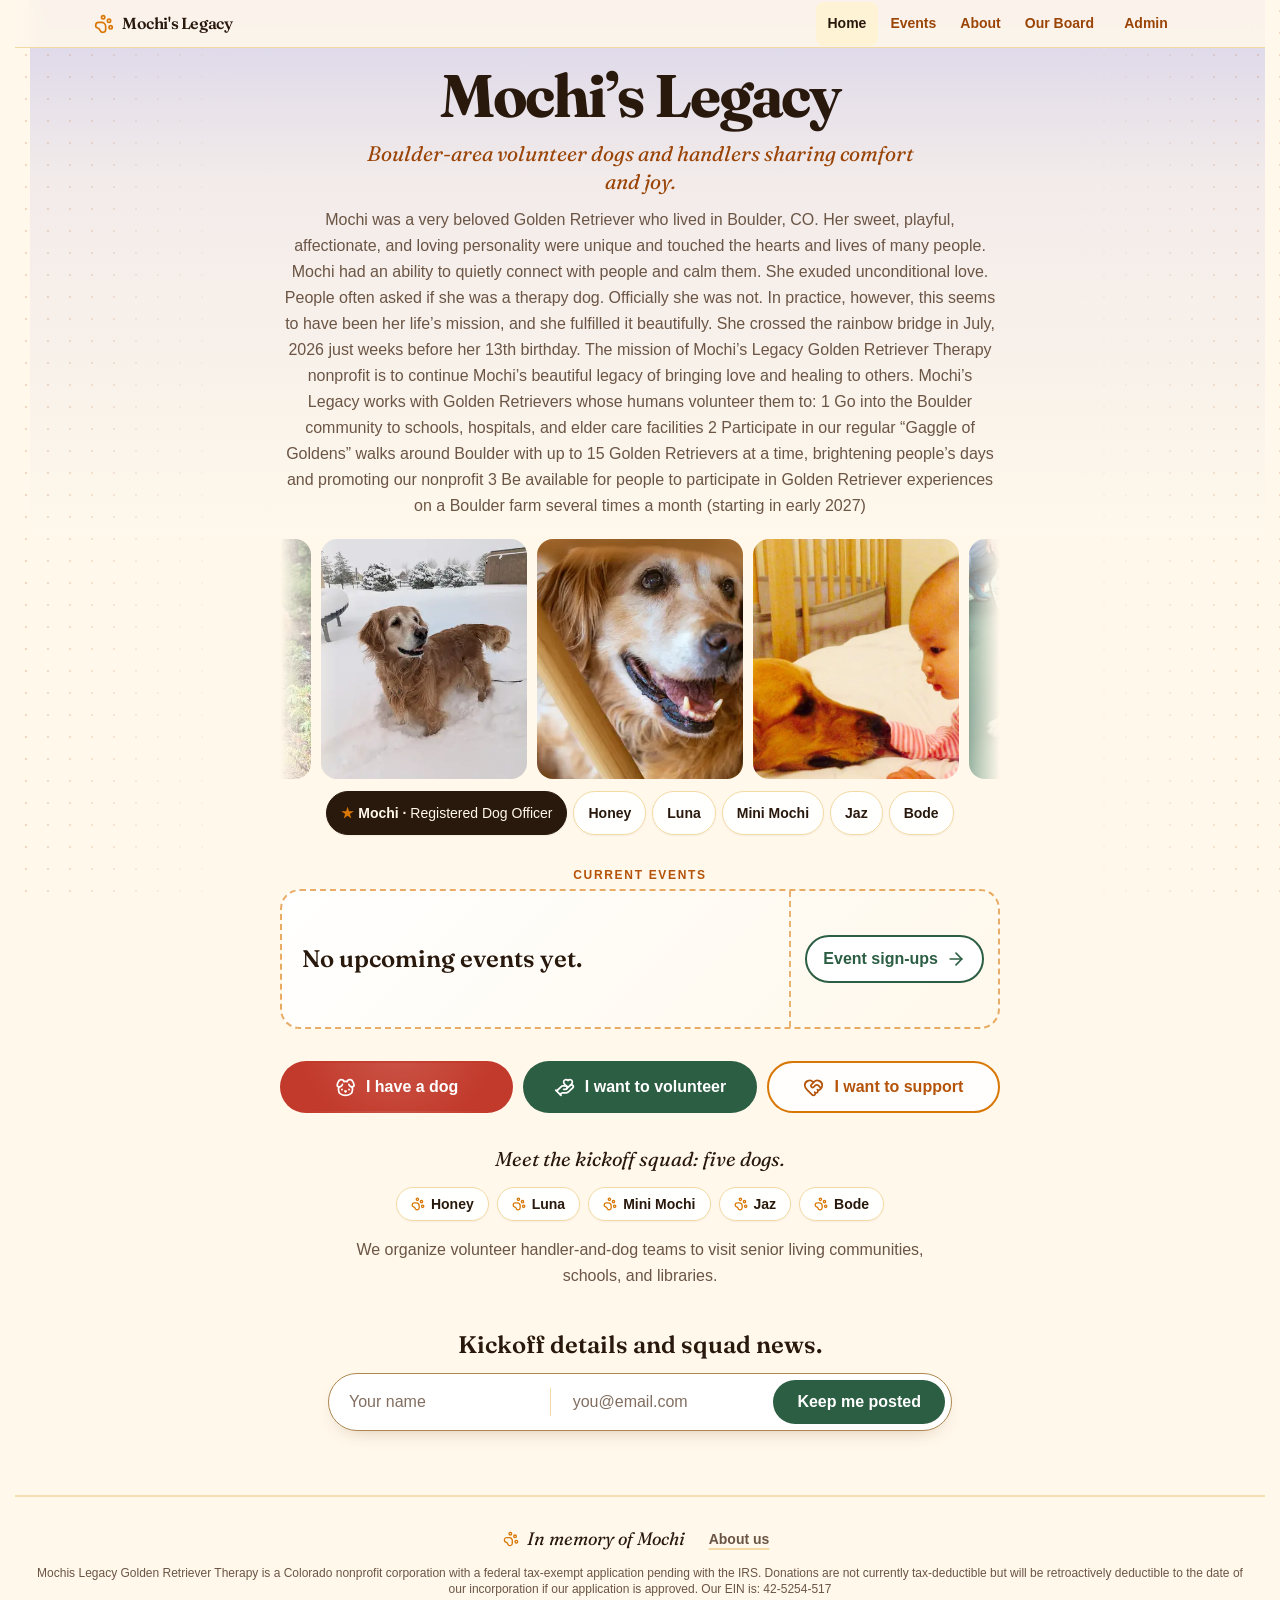
==== index.html @ b29f8e7b "Remove auto-generated alt captions from photo lightbox" ====
<!doctype html>
<html lang="en">
  <head>
    <meta charset="UTF-8" />
    <meta name="viewport" content="width=device-width, initial-scale=1.0" />
    <meta name="color-scheme" content="light" />
    <meta name="theme-color" content="#FDFBF7" />

    <!-- === SECTION: PAGE TITLE & SOCIAL PREVIEW (SAFE TO EDIT TEXT BELOW) === -->
    <title>Mochi’s Legacy — Golden Retriever Therapy</title>
    <meta
      name="description"
      content="Boulder-area volunteer dogs and handlers sharing comfort and joy. Continuing Mochi’s legacy through Gaggle of Goldens community walks and therapy visits."
    />
    <meta property="og:type" content="website" />
    <meta property="og:site_name" content="Mochi’s Legacy" />
    <meta property="og:title" content="Mochi’s Legacy — Golden Retriever Therapy" />
    <meta
      property="og:description"
      content="Boulder-area volunteer dogs and handlers sharing comfort and joy."
    />
    <meta property="og:url" content="https://mochislegacy.org/" />
    <meta property="og:image" content="https://mochislegacy.org/assets/images/og.png" />
    <meta property="og:image:width" content="1200" />
    <meta property="og:image:height" content="630" />
    <meta
      property="og:image:alt"
      content="Mochi’s Legacy — Boulder-area volunteer dogs and handlers sharing comfort and joy."
    />
    <meta name="twitter:card" content="summary_large_image" />
    <meta name="twitter:title" content="Mochi’s Legacy — Golden Retriever Therapy" />
    <meta
      name="twitter:description"
      content="Boulder-area volunteer dogs and handlers sharing comfort and joy."
    />
    <meta name="twitter:image" content="https://mochislegacy.org/assets/images/og.png" />
    <!-- === END SECTION: PAGE TITLE & SOCIAL PREVIEW === -->

    <link rel="canonical" href="https://mochislegacy.org/" />
    <link rel="icon" type="image/svg+xml" href="assets/images/favicon.svg" />

    <!-- Google Fonts: Fraunces Display Serif -->
    <link rel="preconnect" href="https://fonts.googleapis.com" />
    <link rel="preconnect" href="https://fonts.gstatic.com" crossorigin />
    <link
      rel="stylesheet"
      href="https://fonts.googleapis.com/css2?family=Fraunces:ital,opsz,wght@0,9..144,400..700;1,9..144,400..600&display=swap"
    />

    <!-- Consolidated Vanilla Stylesheet -->
    <link rel="stylesheet" href="assets/css/styles.css" />

    <!-- Set time-of-day sky palette before first paint -->
    <script>
      (function () {
        var override = new URLSearchParams(location.search).get("sky");
        if (
          override === "dawn" ||
          override === "day" ||
          override === "dusk" ||
          override === "night"
        ) {
          document.documentElement.dataset.sky = override;
          return;
        }
        var h = new Date().getHours();
        document.documentElement.dataset.sky =
          h >= 5 && h < 8
            ? "dawn"
            : h >= 8 && h < 17
              ? "day"
              : h >= 17 && h < 20
                ? "dusk"
                : "night";
      })();
    </script>
  </head>

  <body>
    <div class="site-wrapper">
      <!-- =====================================================================
           HEADER & NAVIGATION
           ===================================================================== -->
      <header class="site-header" data-testid="site-header">
        <div class="site-container site-container-wide site-header-inner">
          <a
            href="#home"
            data-nav="home"
            aria-label="Mochi's Legacy home"
            class="site-wordmark"
          >
            <svg
              xmlns="http://www.w3.org/2000/svg"
              width="20"
              height="20"
              viewBox="0 0 24 24"
              fill="none"
              stroke="currentColor"
              stroke-width="2"
              stroke-linecap="round"
              stroke-linejoin="round"
              aria-hidden="true"
              class="wordmark-icon"
            >
              <circle cx="11" cy="4" r="2"></circle>
              <circle cx="18" cy="8" r="2"></circle>
              <circle cx="20" cy="16" r="2"></circle>
              <path
                d="M9 10a5 5 0 0 1 5 5v3.5a3.5 3.5 0 0 1-6.84 1.045Q6.52 17.48 4.46 16.84A3.5 3.5 0 0 1 5.5 10Z"
              ></path>
            </svg>
            <!-- === SECTION: HEADER BRAND NAME (SAFE TO EDIT TEXT BELOW) === -->
            <span class="wordmark-text">Mochi's Legacy</span>
            <!-- === END SECTION: HEADER BRAND NAME === -->
          </a>

          <!-- === SECTION: NAVIGATION LINKS (SAFE TO EDIT TEXT BELOW) === -->
          <nav aria-label="Site" class="site-navigation">
            <a href="#home" data-nav="home" aria-current="page">Home</a>
            <a href="#events" data-nav="events">Events</a>
            <a href="#about" data-nav="about">About</a>
            <a href="#board" data-nav="board">Our Board</a>
            <span class="site-navigation-slot">
              <span aria-hidden="true">Sign in</span>
              <span aria-hidden="true">Account</span>
              <a href="#admin" data-nav="admin" id="header-admin-link">Admin</a>
            </span>
          </nav>
          <!-- === END SECTION: NAVIGATION LINKS === -->
        </div>
      </header>

      <!-- =====================================================================
           MAIN CONTENT AREA
           ===================================================================== -->
      <main id="main-content">
        <!-- ===================================================================
             VIEW 1: HOME (LANDING PAGE)
             =================================================================== -->
        <section id="view-home" class="hero-section">
          <div class="site-container site-container-wide landing-shell">
            <div class="landing-first-screen">
              <!-- === SECTION: HERO TITLE & MISSION (SAFE TO EDIT TEXT BELOW) === -->
              <div class="landing-intro">
                <h1 tabindex="-1" class="landing-title">Mochi’s Legacy</h1>
                <p class="landing-mission">
                  Boulder-area volunteer dogs and handlers sharing comfort and joy.
                </p>
              </div>
              <!-- === END SECTION: HERO TITLE & MISSION === -->

              <!-- === SECTION: MOCHI'S STORY & MISSION STATEMENT (SAFE TO EDIT TEXT BELOW) === -->
              <p class="landing-story">
                Mochi was a very beloved Golden Retriever who lived in Boulder, CO. Her sweet, playful, affectionate, and loving personality were unique and touched the hearts and lives of many people. Mochi had an ability to quietly connect with people and calm them. She exuded unconditional love. People often asked if she was a therapy dog. Officially she was not. In practice, however, this seems to have been her life’s mission, and she fulfilled it beautifully. She crossed the rainbow bridge in July, 2026 just weeks before her 13th birthday.  The mission of Mochi’s Legacy Golden Retriever Therapy nonprofit is to continue Mochi’s beautiful legacy of bringing love and healing to others.  Mochi’s Legacy works with Golden Retrievers whose humans volunteer them to:  1 Go into the Boulder community to schools, hospitals, and elder care facilities  2 Participate in our regular “Gaggle of Goldens” walks around Boulder with up to 15 Golden Retrievers at a time, brightening people’s days and promoting our nonprofit  3 Be available for people to participate in Golden Retriever experiences on a Boulder farm several times a month (starting in early 2027)
              </p>
              <!-- === END SECTION: MOCHI'S STORY & MISSION STATEMENT === -->

              <!-- ===============================================================
                   PHOTO STRIP & DOG FILTER PILLS
                   =============================================================== -->
              <div class="landing-photos">
                <div
                  id="photo-strip"
                  role="region"
                  aria-label="Dog photos"
                  tabindex="0"
                  class="photo-strip"
                >
                  <!-- === SECTION: PHOTO GALLERY ITEMS (SAFE TO ADD/EDIT PHOTOS BELOW) === -->
                  <!-- To add a photo: copy one <li class="photo-strip-tile" ...>...</li> block and update data-dog, src, srcset, and alt. -->
                  <ul id="photo-strip-list" class="photo-strip-list" aria-label="Dog photos">
                    <!-- PHOTO 1 -->
                    <li class="photo-strip-tile" data-dog="Mochi">
                      <img
                        src="assets/images/photos/mochi-1-500.webp"
                        srcset="
                          assets/images/photos/mochi-1-500.webp   375w,
                          assets/images/photos/mochi-1-800.webp   600w,
                          assets/images/photos/mochi-1-1200.webp  900w
                        "
                        sizes="(min-width: 1024px) 206px, 144px"
                        alt="Mochi, a golden retriever, grinning on a sunny lawn with a stick in her mouth."
                        width="900"
                        height="1200"
                        loading="eager"
                        decoding="async"
                        draggable="false"
                        style="object-position: 50% 30%"
                      />
                    </li>

                    <!-- PHOTO 2 -->
                    <li class="photo-strip-tile" data-dog="Mochi">
                      <img
                        src="assets/images/photos/mochi-2-500.webp"
                        srcset="
                          assets/images/photos/mochi-2-500.webp   375w,
                          assets/images/photos/mochi-2-800.webp   600w,
                          assets/images/photos/mochi-2-1200.webp  900w
                        "
                        sizes="(min-width: 1024px) 206px, 144px"
                        alt="Mochi smiling from the front seat of a car."
                        width="900"
                        height="1200"
                        loading="eager"
                        decoding="async"
                        draggable="false"
                        style="object-position: 50% 35%"
                      />
                    </li>

                    <!-- PHOTO 3 -->
                    <li class="photo-strip-tile" data-dog="Mochi">
                      <img
                        src="assets/images/photos/mochi-4-500.webp"
                        srcset="
                          assets/images/photos/mochi-4-500.webp   375w,
                          assets/images/photos/mochi-4-800.webp   600w,
                          assets/images/photos/mochi-4-1200.webp  849w
                        "
                        sizes="(min-width: 1024px) 206px, 144px"
                        alt="Mochi sitting on a forest trail with her tongue out."
                        width="849"
                        height="1132"
                        loading="eager"
                        decoding="async"
                        draggable="false"
                        style="object-position: 65% 45%"
                      />
                    </li>

                    <!-- PHOTO 4 -->
                    <li class="photo-strip-tile" data-dog="Mochi">
                      <img
                        src="assets/images/photos/mochi-11-500.webp"
                        srcset="
                          assets/images/photos/mochi-11-500.webp   375w,
                          assets/images/photos/mochi-11-800.webp   601w,
                          assets/images/photos/mochi-11-1200.webp  901w
                        "
                        sizes="(min-width: 1024px) 206px, 144px"
                        alt="Mochi standing in deep snow with snow on her nose."
                        width="901"
                        height="1200"
                        loading="eager"
                        decoding="async"
                        draggable="false"
                        style="object-position: 40% 45%"
                      />
                    </li>

                    <!-- PHOTO 5 -->
                    <li class="photo-strip-tile" data-dog="Mochi">
                      <img
                        src="assets/images/photos/mochi-15-500.webp"
                        srcset="
                          assets/images/photos/mochi-15-500.webp   333w,
                          assets/images/photos/mochi-15-800.webp   533w,
                          assets/images/photos/mochi-15-1200.webp  800w
                        "
                        sizes="(min-width: 1024px) 206px, 144px"
                        alt="Close-up of Mochi's face, mouth open in a smile, behind a wooden chair leg."
                        width="800"
                        height="1200"
                        loading="lazy"
                        decoding="async"
                        draggable="false"
                        style="object-position: 100% 32%"
                      />
                    </li>

                    <!-- PHOTO 6 -->
                    <li class="photo-strip-tile" data-dog="Mochi">
                      <img
                        src="assets/images/photos/mochi-16.jpg"
                        alt="Mochi gently resting her nose next to a young baby on a bed."
                        width="1115"
                        height="625"
                        loading="lazy"
                        decoding="async"
                        draggable="false"
                        style="object-position: 50% 50%"
                      />
                    </li>

                    <!-- PHOTO 7 -->
                    <li class="photo-strip-tile" data-dog="Mochi">
                      <img
                        src="assets/images/photos/mochi-17.jpg"
                        alt="Mochi smiling happily on a pickleball court wearing an orange bandana with a tennis ball."
                        width="1116"
                        height="1628"
                        loading="lazy"
                        decoding="async"
                        draggable="false"
                        style="object-position: 50% 25%"
                      />
                    </li>

                    <!-- PHOTO 8 -->
                    <li class="photo-strip-tile" data-dog="Mochi">
                      <img
                        src="assets/images/photos/mochi-18.jpg"
                        alt="Mochi resting cozily on the floor beneath a game table with a tennis ball tucked against her cheek."
                        width="900"
                        height="1200"
                        loading="lazy"
                        decoding="async"
                        draggable="false"
                        style="object-position: 50% 45%"
                      />
                    </li>
                  </ul>
                  <!-- === END SECTION: PHOTO GALLERY ITEMS === -->
                </div>

                <!-- Placeholder shown when a selected dog has no photos yet -->
                <p id="photo-strip-soon" role="status" class="landing-photos-soon" hidden>
                  <svg
                    xmlns="http://www.w3.org/2000/svg"
                    width="24"
                    height="24"
                    viewBox="0 0 24 24"
                    fill="none"
                    stroke="currentColor"
                    stroke-width="2.25"
                    stroke-linecap="round"
                    stroke-linejoin="round"
                    aria-hidden="true"
                  >
                    <circle cx="11" cy="4" r="2"></circle>
                    <circle cx="18" cy="8" r="2"></circle>
                    <circle cx="20" cy="16" r="2"></circle>
                    <path
                      d="M9 10a5 5 0 0 1 5 5v3.5a3.5 3.5 0 0 1-6.84 1.045Q6.52 17.48 4.46 16.84A3.5 3.5 0 0 1 5.5 10Z"
                    ></path>
                  </svg>
                  <span>Photos of <span id="photo-strip-dog-name">Honey</span> are coming soon.</span>
                </p>

                <!-- === SECTION: DOG FILTER BUTTONS (SAFE TO EDIT NAMES BELOW) === -->
                <div
                  role="radiogroup"
                  aria-label="Show photos of"
                  class="landing-dog-filter"
                >
                  <label class="dog-filter-pill is-active">
                    <input
                      type="radio"
                      name="landing-dog"
                      value="Mochi"
                      checked
                    />
                    <span>
                      <span aria-hidden="true" class="star-icon">★</span> Mochi ·
                      <span class="dog-role">Registered Dog Officer</span>
                    </span>
                  </label>

                  <div class="dog-filter-squad">
                    <label class="dog-filter-pill">
                      <input type="radio" name="landing-dog" value="Honey" />
                      Honey
                    </label>
                    <label class="dog-filter-pill">
                      <input type="radio" name="landing-dog" value="Luna" />
                      Luna
                    </label>
                    <label class="dog-filter-pill">
                      <input type="radio" name="landing-dog" value="Mini Mochi" />
                      Mini Mochi
                    </label>
                    <label class="dog-filter-pill">
                      <input type="radio" name="landing-dog" value="Jaz" />
                      Jaz
                    </label>
                    <label class="dog-filter-pill">
                      <input type="radio" name="landing-dog" value="Bode" />
                      Bode
                    </label>
                  </div>
                </div>
                <!-- === END SECTION: DOG FILTER BUTTONS === -->
              </div>

              <!-- ===============================================================
                   CURRENT EVENTS TICKET SECTION
                   =============================================================== -->
              <!-- === SECTION: CURRENT EVENTS (SAFE TO ADD/EDIT EVENTS BELOW) === -->
              <section
                aria-labelledby="current-events"
                class="landing-ticket-container"
              >
                <h2 id="current-events" class="section-eyebrow">Current events</h2>

                <div id="home-tickets-list" class="landing-tickets">
                  <!-- DEFAULT TICKET (When no upcoming events are scheduled) -->
                  <div class="ticket landing-ticket" data-empty-ticket="true">
                    <div class="landing-ticket-detail">
                      <p class="landing-event-title is-empty">
                        No upcoming events yet.
                      </p>
                    </div>
                    <div class="landing-ticket-stub">
                      <a href="#events" data-nav="events" class="landing-event-link">
                        Event sign-ups
                        <svg
                          xmlns="http://www.w3.org/2000/svg"
                          width="24"
                          height="24"
                          viewBox="0 0 24 24"
                          fill="none"
                          stroke="currentColor"
                          stroke-width="2"
                          stroke-linecap="round"
                          stroke-linejoin="round"
                          aria-hidden="true"
                        >
                          <path d="M5 12h14"></path>
                          <path d="m12 5 7 7-7 7"></path>
                        </svg>
                      </a>
                    </div>
                  </div>

                  <!--
                  ===================================================================
                  TEMPLATE: UPCOMING EVENT TICKET (COPY & UNCOMMENT TO ADD AN EVENT)
                  ===================================================================
                  <div class="ticket landing-ticket">
                    <div class="landing-ticket-detail">
                      <p class="landing-event-kind"><span>Gaggle walk</span></p>
                      <h3 class="landing-event-title">Saturday Morning Gaggle Walk</h3>
                      <p class="landing-event-spot">Pearl Street Mall · Boulder, CO</p>
                      <p class="landing-date">May 16 · 10:00 AM – 11:30 AM</p>
                    </div>
                    <div class="landing-ticket-stub">
                      <a href="#events" data-nav="events" class="landing-event-link">
                        Event sign-ups
                        <svg xmlns="http://www.w3.org/2000/svg" width="24" height="24" viewBox="0 0 24 24" fill="none" stroke="currentColor" stroke-width="2" stroke-linecap="round" stroke-linejoin="round" aria-hidden="true">
                          <path d="M5 12h14"></path>
                          <path d="m12 5 7 7-7 7"></path>
                        </svg>
                      </a>
                    </div>
                  </div>
                  -->
                </div>
              </section>
              <!-- === END SECTION: CURRENT EVENTS === -->

              <!-- ===============================================================
                   AUDIENCE ACTION BUTTONS (CTA)
                   =============================================================== -->
              <!-- === SECTION: CALL-TO-ACTION BUTTONS (SAFE TO EDIT TEXT/LINKS BELOW) === -->
              <div class="landing-actions">
                <button
                  type="button"
                  data-open-modal="modal-dog"
                  class="landing-audience-button btn-dog"
                >
                  <svg
                    xmlns="http://www.w3.org/2000/svg"
                    width="24"
                    height="24"
                    viewBox="0 0 24 24"
                    fill="none"
                    stroke="currentColor"
                    stroke-width="2"
                    stroke-linecap="round"
                    stroke-linejoin="round"
                    aria-hidden="true"
                  >
                    <path d="M11.25 16.25h1.5L12 17z"></path>
                    <path d="M16 14v.5"></path>
                    <path
                      d="M4.42 11.247A13.152 13.152 0 0 0 4 14.556C4 18.728 7.582 21 12 21s8-2.272 8-6.444a11.702 11.702 0 0 0-.493-3.309"
                    ></path>
                    <path d="M8 14v.5"></path>
                    <path
                      d="M8.5 8.5c-.384 1.05-1.083 2.028-2.344 2.5-1.931.722-3.576-.297-3.656-1-.113-.994 1.177-6.53 4-7 1.923-.321 3.651.845 3.651 2.235A7.497 7.497 0 0 1 14 5.277c0-1.39 1.844-2.598 3.767-2.277 2.823.47 4.113 6.006 4 7-.08.703-1.725 1.722-3.656 1-1.261-.472-1.855-1.45-2.239-2.5"
                    ></path>
                  </svg>
                  I have a dog
                </button>

                <button
                  type="button"
                  data-open-modal="modal-volunteer"
                  class="landing-audience-button btn-volunteer"
                >
                  <svg
                    xmlns="http://www.w3.org/2000/svg"
                    width="24"
                    height="24"
                    viewBox="0 0 24 24"
                    fill="none"
                    stroke="currentColor"
                    stroke-width="2"
                    stroke-linecap="round"
                    stroke-linejoin="round"
                    aria-hidden="true"
                  >
                    <path
                      d="M11 14h2a2 2 0 0 0 0-4h-3c-.6 0-1.1.2-1.4.6L3 16"
                    ></path>
                    <path
                      d="m14.45 13.39 5.05-4.694C20.196 8 21 6.85 21 5.75a2.75 2.75 0 0 0-4.797-1.837.276.276 0 0 1-.406 0A2.75 2.75 0 0 0 11 5.75c0 1.2.802 2.248 1.5 2.946L16 11.95"
                    ></path>
                    <path d="m2 15 6 6"></path>
                    <path
                      d="m7 20 1.6-1.4c.3-.4.8-.6 1.4-.6h4c1.1 0 2.1-.4 2.8-1.2l4.6-4.4a1 1 0 0 0-2.75-2.91"
                    ></path>
                  </svg>
                  I want to volunteer
                </button>

                <a
                  href="https://www.zeffy.com/en-US/donation-form/mochis-legacy-golden-retriever-therapy-general-fund-launch"
                  target="_blank"
                  rel="noopener noreferrer"
                  class="landing-audience-button btn-support"
                >
                  <svg
                    xmlns="http://www.w3.org/2000/svg"
                    width="24"
                    height="24"
                    viewBox="0 0 24 24"
                    fill="none"
                    stroke="currentColor"
                    stroke-width="2"
                    stroke-linecap="round"
                    stroke-linejoin="round"
                    aria-hidden="true"
                  >
                    <path
                      d="M19.414 14.414C21 12.828 22 11.5 22 9.5a5.5 5.5 0 0 0-9.591-3.676.6.6 0 0 1-.818.001A5.5 5.5 0 0 0 2 9.5c0 2.3 1.5 4 3 5.5l5.535 5.362a2 2 0 0 0 2.879.052 2.12 2.12 0 0 0-.004-3 2.124 2.124 0 1 0 3-3 2.124 2.124 0 0 0 3.004 0 2 2 0 0 0 0-2.828l-1.881-1.882a2.41 2.41 0 0 0-3.409 0l-1.71 1.71a2 2 0 0 1-2.828 0 2 2 0 0 1 0-2.828l2.823-2.762"
                    ></path>
                  </svg>
                  I want to support
                </a>
              </div>
              <!-- === END SECTION: CALL-TO-ACTION BUTTONS === -->

              <!-- ===============================================================
                   KICKOFF SQUAD SECTION
                   =============================================================== -->
              <!-- === SECTION: KICKOFF SQUAD (SAFE TO EDIT TEXT BELOW) === -->
              <figure class="landing-squad">
                <figcaption class="landing-squad-caption">
                  <p class="squad-heading">Meet the kickoff squad: five dogs.</p>

                  <ul class="squad-list">
                    <li class="squad-chip">
                      <svg
                        xmlns="http://www.w3.org/2000/svg"
                        width="24"
                        height="24"
                        viewBox="0 0 24 24"
                        fill="none"
                        stroke="currentColor"
                        stroke-width="2.25"
                        stroke-linecap="round"
                        stroke-linejoin="round"
                        aria-hidden="true"
                      >
                        <circle cx="11" cy="4" r="2"></circle>
                        <circle cx="18" cy="8" r="2"></circle>
                        <circle cx="20" cy="16" r="2"></circle>
                        <path
                          d="M9 10a5 5 0 0 1 5 5v3.5a3.5 3.5 0 0 1-6.84 1.045Q6.52 17.48 4.46 16.84A3.5 3.5 0 0 1 5.5 10Z"
                        ></path>
                      </svg>
                      Honey
                    </li>

                    <li class="squad-chip">
                      <svg
                        xmlns="http://www.w3.org/2000/svg"
                        width="24"
                        height="24"
                        viewBox="0 0 24 24"
                        fill="none"
                        stroke="currentColor"
                        stroke-width="2.25"
                        stroke-linecap="round"
                        stroke-linejoin="round"
                        aria-hidden="true"
                      >
                        <circle cx="11" cy="4" r="2"></circle>
                        <circle cx="18" cy="8" r="2"></circle>
                        <circle cx="20" cy="16" r="2"></circle>
                        <path
                          d="M9 10a5 5 0 0 1 5 5v3.5a3.5 3.5 0 0 1-6.84 1.045Q6.52 17.48 4.46 16.84A3.5 3.5 0 0 1 5.5 10Z"
                        ></path>
                      </svg>
                      Luna
                    </li>

                    <li class="squad-chip">
                      <svg
                        xmlns="http://www.w3.org/2000/svg"
                        width="24"
                        height="24"
                        viewBox="0 0 24 24"
                        fill="none"
                        stroke="currentColor"
                        stroke-width="2.25"
                        stroke-linecap="round"
                        stroke-linejoin="round"
                        aria-hidden="true"
                      >
                        <circle cx="11" cy="4" r="2"></circle>
                        <circle cx="18" cy="8" r="2"></circle>
                        <circle cx="20" cy="16" r="2"></circle>
                        <path
                          d="M9 10a5 5 0 0 1 5 5v3.5a3.5 3.5 0 0 1-6.84 1.045Q6.52 17.48 4.46 16.84A3.5 3.5 0 0 1 5.5 10Z"
                        ></path>
                      </svg>
                      Mini Mochi
                    </li>

                    <li class="squad-chip">
                      <svg
                        xmlns="http://www.w3.org/2000/svg"
                        width="24"
                        height="24"
                        viewBox="0 0 24 24"
                        fill="none"
                        stroke="currentColor"
                        stroke-width="2.25"
                        stroke-linecap="round"
                        stroke-linejoin="round"
                        aria-hidden="true"
                      >
                        <circle cx="11" cy="4" r="2"></circle>
                        <circle cx="18" cy="8" r="2"></circle>
                        <circle cx="20" cy="16" r="2"></circle>
                        <path
                          d="M9 10a5 5 0 0 1 5 5v3.5a3.5 3.5 0 0 1-6.84 1.045Q6.52 17.48 4.46 16.84A3.5 3.5 0 0 1 5.5 10Z"
                        ></path>
                      </svg>
                      Jaz
                    </li>

                    <li class="squad-chip">
                      <svg
                        xmlns="http://www.w3.org/2000/svg"
                        width="24"
                        height="24"
                        viewBox="0 0 24 24"
                        fill="none"
                        stroke="currentColor"
                        stroke-width="2.25"
                        stroke-linecap="round"
                        stroke-linejoin="round"
                        aria-hidden="true"
                      >
                        <circle cx="11" cy="4" r="2"></circle>
                        <circle cx="18" cy="8" r="2"></circle>
                        <circle cx="20" cy="16" r="2"></circle>
                        <path
                          d="M9 10a5 5 0 0 1 5 5v3.5a3.5 3.5 0 0 1-6.84 1.045Q6.52 17.48 4.46 16.84A3.5 3.5 0 0 1 5.5 10Z"
                        ></path>
                      </svg>
                      Bode
                    </li>
                  </ul>

                  <p class="squad-subtext">
                    We organize volunteer handler-and-dog teams to visit senior living communities, schools, and libraries.
                  </p>
                </figcaption>
              </figure>
              <!-- === END SECTION: KICKOFF SQUAD === -->
            </div>
          </div>
        </section>

        <!-- ===================================================================
             VIEW 2: EVENTS PAGE
             =================================================================== -->
        <!-- === SECTION: EVENTS PAGE (SAFE TO EDIT TEXT BELOW) === -->
        <section
          id="view-events"
          class="site-container site-container-reading page-main"
          hidden
        >
          <h1 tabindex="-1" class="sr-only">Events</h1>

          <h2 class="section-heading-with-icon">
            <svg
              xmlns="http://www.w3.org/2000/svg"
              width="24"
              height="24"
              viewBox="0 0 24 24"
              fill="none"
              stroke="currentColor"
              stroke-width="2"
              stroke-linecap="round"
              stroke-linejoin="round"
              aria-hidden="true"
            >
              <path d="M8 2v3"></path>
              <path d="M16 2v3"></path>
              <rect width="18" height="18" x="3" y="4" rx="2"></rect>
              <path d="M3 10h18"></path>
              <path d="M8 14h.01"></path>
              <path d="M12 14h.01"></path>
              <path d="M16 14h.01"></path>
              <path d="M8 18h.01"></path>
              <path d="M12 18h.01"></path>
              <path d="M16 18h.01"></path>
            </svg>
            Coming up
          </h2>

          <!-- EMPTY STATE CARD (Delete or comment out when you add an event below) -->
          <div id="events-empty-card" class="feature-card events-empty-card">
            <span class="icon-circle">
              <svg
                xmlns="http://www.w3.org/2000/svg"
                width="24"
                height="24"
                viewBox="0 0 24 24"
                fill="none"
                stroke="currentColor"
                stroke-width="2"
                stroke-linecap="round"
                stroke-linejoin="round"
                aria-hidden="true"
              >
                <path d="M8 2v3"></path>
                <path d="M16 2v3"></path>
                <rect width="18" height="18" x="3" y="4" rx="2"></rect>
                <path d="M3 10h18"></path>
                <path d="M8 14h.01"></path>
                <path d="M12 14h.01"></path>
                <path d="M16 14h.01"></path>
                <path d="M8 18h.01"></path>
                <path d="M12 18h.01"></path>
                <path d="M16 18h.01"></path>
              </svg>
            </span>
            <p class="events-empty-title">No events on the calendar just yet</p>
            <p class="events-empty-sub">
              New events show up here as soon as they're posted. Check back soon.
            </p>
          </div>

          <!-- Dynamic events rendered from Admin Dashboard / Supabase appear here -->
          <div id="events-list-container" class="events-dynamic-list"></div>

          <!--
          ===================================================================
          TEMPLATE: EVENT CARD (COPY & UNCOMMENT TO ADD AN EVENT ON THIS PAGE)
          ===================================================================
          <article class="event-card">
            <div class="event-card-header">
              <div class="event-date-badge" aria-hidden="true">
                <span class="event-date-month">MAY</span>
                <span class="event-date-day">16</span>
              </div>
              <div class="event-card-info">
                <p class="event-card-kind">Gaggle walk</p>
                <h3 class="event-card-title">Saturday Morning Gaggle Walk</h3>
                <p class="event-card-time">Saturday, May 16 · 10:00 AM – 11:30 AM</p>
              </div>
            </div>
            <p class="event-card-spot">Meet at: Pearl Street Mall, Boulder, CO</p>
            <p class="event-card-notes">Bring water and a standard 6-foot leash.</p>
          </article>
          -->

          <section aria-labelledby="join-title" class="events-join-card">
            <div class="events-join-body">
              <h2 id="join-title" class="section-heading">
                New here? Come walk with us.
              </h2>
              <button
                type="button"
                data-open-modal="modal-dog"
                class="btn-ember-pill"
              >
                Tell us about your dog
                <svg
                  xmlns="http://www.w3.org/2000/svg"
                  width="24"
                  height="24"
                  viewBox="0 0 24 24"
                  fill="none"
                  stroke="currentColor"
                  stroke-width="2"
                  stroke-linecap="round"
                  stroke-linejoin="round"
                  aria-hidden="true"
                >
                  <path d="M5 12h14"></path>
                  <path d="m12 5 7 7-7 7"></path>
                </svg>
              </button>
              <p class="events-join-desc">
                Events are for dogs on our roster, and getting on it starts with a hello. Tell us a little about your pup and a founder will reach out.
              </p>
            </div>
          </section>

          <!-- === SECTION: PAST EVENT PHOTOS (SAFE TO ADD PHOTOS BELOW) === -->
          <section aria-labelledby="past-events-heading" class="events-past-photos-section">
            <h2 id="past-events-heading" class="section-heading-with-icon">
              <svg
                xmlns="http://www.w3.org/2000/svg"
                width="24"
                height="24"
                viewBox="0 0 24 24"
                fill="none"
                stroke="currentColor"
                stroke-width="2"
                stroke-linecap="round"
                stroke-linejoin="round"
                aria-hidden="true"
              >
                <rect width="18" height="18" x="3" y="3" rx="2" ry="2"></rect>
                <circle cx="9" cy="9" r="2"></circle>
                <path d="m21 15-3.086-3.086a2 2 0 0 0-2.828 0L6 21"></path>
              </svg>
              Photos from previous events
            </h2>

            <!-- Placeholder shown when no past event photos have been uploaded yet -->
            <div id="events-past-photos-empty" class="events-past-photos-placeholder">
              <div class="events-past-photos-icon" aria-hidden="true">
                <svg
                  xmlns="http://www.w3.org/2000/svg"
                  width="28"
                  height="28"
                  viewBox="0 0 24 24"
                  fill="none"
                  stroke="currentColor"
                  stroke-width="2"
                  stroke-linecap="round"
                  stroke-linejoin="round"
                >
                  <circle cx="11" cy="4" r="2"></circle>
                  <circle cx="18" cy="8" r="2"></circle>
                  <circle cx="20" cy="16" r="2"></circle>
                  <path
                    d="M9 10a5 5 0 0 1 5 5v3.5a3.5 3.5 0 0 1-6.84 1.045Q6.52 17.48 4.46 16.84A3.5 3.5 0 0 1 5.5 10Z"
                  ></path>
                </svg>
              </div>
              <p class="events-past-photos-title">Photos coming soon!</p>
              <p class="events-past-photos-text">
                Check back after our upcoming Gaggle walks and community visits to see photos of our dogs in action.
              </p>
            </div>

            <!-- Ready-to-use photo strip container for when photos are added -->
            <div
              id="events-past-photo-strip"
              class="photo-strip events-photos"
              tabindex="0"
              role="region"
              aria-label="Past events photo gallery"
              hidden
            >
              <ul id="events-past-photo-list" class="photo-strip-list">
                <!--
                ===============================================================
                TEMPLATE: PAST EVENT PHOTO (COPY & UNCOMMENT TO ADD PHOTOS)
                ===============================================================
                <li class="photo-strip-tile">
                  <img
                    src="assets/images/photos/event-1.jpg"
                    alt="Golden Retrievers walking together on Pearl Street Mall."
                    loading="lazy"
                    decoding="async"
                    draggable="false"
                  />
                </li>
                -->
              </ul>
            </div>
          </section>
          <!-- === END SECTION: PAST EVENT PHOTOS === -->
        </section>
        <!-- === END SECTION: EVENTS PAGE === -->

        <!-- ===================================================================
             VIEW 3: ABOUT US PAGE (VETTING & BOARD OF DIRECTORS)
             =================================================================== -->
        <!-- === SECTION: ABOUT US PAGE (SAFE TO EDIT TEXT BELOW) === -->
        <section
          id="view-about"
          class="site-container site-container-about page-main"
          hidden
        >
          <h1 tabindex="-1" class="sr-only">About</h1>

          <!-- === SECTION: MOCHI'S STORY (SAFE TO EDIT TEXT BELOW) === -->
          <div class="about-story-section">
            <p class="section-eyebrow">Mochi's Story</p>
            <div class="about-story-text">
              <p>
                Mochi was a very beloved Golden Retriever who lived in Boulder, CO. Her sweet, playful, affectionate, and loving personality were unique and touched the hearts and lives of many people. Mochi had an ability to quietly connect with people and calm them. She exuded unconditional love. People often asked if she was a therapy dog. Officially she was not. In practice, however, this seems to have been her life’s mission, and she fulfilled it beautifully. She crossed the rainbow bridge in July, 2026 just weeks before her 13th birthday.
              </p>
              <p>
                The mission of Mochi’s Legacy Golden Retriever Therapy nonprofit is to continue Mochi’s beautiful legacy of bringing love and healing to others. Mochi’s Legacy works with Golden Retrievers whose humans volunteer them to:
              </p>
              <ol class="about-goals-list">
                <li><span class="goal-number" aria-hidden="true">1</span> Go into the Boulder community to schools, hospitals, and elder care facilities</li>
                <li><span class="goal-number" aria-hidden="true">2</span> Participate in our regular “Gaggle of Goldens” walks around Boulder with up to 15 Golden Retrievers at a time, brightening people’s days and promoting our nonprofit</li>
                <li><span class="goal-number" aria-hidden="true">3</span> Be available for people to participate in Golden Retriever experiences on a Boulder farm several times a month (starting in early 2027)</li>
              </ol>
            </div>

            <div class="about-actions">
              <a href="#events" data-nav="events" class="btn-ember-pill">
                See upcoming events
                <svg
                  xmlns="http://www.w3.org/2000/svg"
                  width="24"
                  height="24"
                  viewBox="0 0 24 24"
                  fill="none"
                  stroke="currentColor"
                  stroke-width="2"
                  stroke-linecap="round"
                  stroke-linejoin="round"
                  aria-hidden="true"
                >
                  <path d="M5 12h14"></path>
                  <path d="m12 5 7 7-7 7"></path>
                </svg>
              </a>
            </div>
          </div>
          <!-- === END SECTION: MOCHI'S STORY === -->

          <!-- === SECTION: ABOUT PHOTO GALLERY (SAFE TO EDIT PHOTOS BELOW) === -->
          <div class="about-photos">
            <div
              id="about-photo-strip"
              class="photo-strip"
              tabindex="0"
              role="region"
              aria-label="Mochi photos gallery"
            >
              <ul id="about-photo-strip-list" class="photo-strip-list" aria-label="Mochi photos">
                <li class="photo-strip-tile">
                  <img
                    src="assets/images/photos/mochi-2-500.webp"
                    srcset="
                      assets/images/photos/mochi-2-500.webp   375w,
                      assets/images/photos/mochi-2-800.webp   600w,
                      assets/images/photos/mochi-2-1200.webp  900w
                    "
                    sizes="(min-width: 1024px) 206px, 144px"
                    alt="Mochi smiling from the front seat of a car."
                    width="900"
                    height="1200"
                    loading="lazy"
                    decoding="async"
                    draggable="false"
                    style="object-position: 50% 35%"
                  />
                </li>
                <li class="photo-strip-tile">
                  <img
                    src="assets/images/photos/mochi-1-500.webp"
                    srcset="
                      assets/images/photos/mochi-1-500.webp   375w,
                      assets/images/photos/mochi-1-800.webp   600w,
                      assets/images/photos/mochi-1-1200.webp  900w
                    "
                    sizes="(min-width: 1024px) 206px, 144px"
                    alt="Mochi, a golden retriever, grinning on a sunny lawn with a stick in her mouth."
                    width="900"
                    height="1200"
                    loading="lazy"
                    decoding="async"
                    draggable="false"
                    style="object-position: 50% 30%"
                  />
                </li>
                <li class="photo-strip-tile">
                  <img
                    src="assets/images/photos/mochi-12-500.webp"
                    srcset="
                      assets/images/photos/mochi-12-500.webp   386w,
                      assets/images/photos/mochi-12-800.webp   617w,
                      assets/images/photos/mochi-12-1200.webp  925w
                    "
                    sizes="(min-width: 1024px) 206px, 144px"
                    alt="Mochi sitting in a grassy field with her tongue out, a tennis ball beside her."
                    width="925"
                    height="1200"
                    loading="lazy"
                    decoding="async"
                    draggable="false"
                  />
                </li>
                <li class="photo-strip-tile">
                  <img
                    src="assets/images/photos/mochi-19.jpg"
                    alt="Mochi wearing a cozy red and black buffalo plaid scarf, resting her paw on a friend's shoe."
                    width="1200"
                    height="900"
                    loading="lazy"
                    decoding="async"
                    draggable="false"
                    style="object-position: 50% 45%"
                  />
                </li>
                <li class="photo-strip-tile">
                  <img
                    src="assets/images/photos/mochi-20.jpg"
                    alt="Mochi sitting attentively on the floor with a tennis ball happily held in her mouth."
                    width="755"
                    height="1200"
                    loading="lazy"
                    decoding="async"
                    draggable="false"
                    style="object-position: 50% 35%"
                  />
                </li>
              </ul>
            </div>
          </div>
          <!-- === END SECTION: ABOUT PHOTO GALLERY === -->

          <!-- === SECTION: HOW VETTING WORKS (SAFE TO EDIT TEXT BELOW) === -->
          <section aria-labelledby="vetting-heading" class="content-section">
            <h2 id="vetting-heading" class="section-heading">How vetting works</h2>
            <div class="vetting-card">
              <ol class="vetting-list">
                <li class="vetting-step">
                  <span aria-hidden="true" class="vetting-number">1</span>
                  <div>
                    <span class="stage-badge tone-plain">Gaggle</span>
                    <p class="vetting-desc">
                      Founder-approved, people- and dog-friendly dogs start with walks.
                    </p>
                  </div>
                </li>
                <li class="vetting-step">
                  <span aria-hidden="true" class="vetting-number">2</span>
                  <div>
                    <span class="stage-badge tone-honey">Candidate</span>
                    <p class="vetting-desc">
                      A founder reviews walks, behaviour and opt-outs before suitable visits.
                    </p>
                  </div>
                </li>
                <li class="vetting-step">
                  <span aria-hidden="true" class="vetting-number">3</span>
                  <div>
                    <span class="stage-badge tone-ok">Therapy</span>
                    <p class="vetting-desc">
                      Registry-certified. Founders record certification; we don’t certify dogs.
                    </p>
                  </div>
                </li>
              </ol>
              <p class="vetting-footer">
                Founders decide with evidence. Never automatic.
              </p>
            </div>
            <p class="service-dog-note">Therapy dogs are not service dogs.</p>
          </section>
          <!-- === END SECTION: HOW VETTING WORKS === -->

          <!-- === SECTION: AMBASSADORS (SAFE TO EDIT TEXT BELOW) === -->
          <section aria-labelledby="ambassadors-heading" class="content-section">
            <h2 id="ambassadors-heading" class="section-heading">Ambassadors</h2>
            <p class="vetting-desc">
              Ambassadors take our dogs out into the community.
            </p>
            <button
              type="button"
              data-open-modal="modal-volunteer"
              class="text-link-btn"
            >
              Want to be one?
            </button>
          </section>
          <!-- === END SECTION: AMBASSADORS === -->
        </section>
        <!-- === END SECTION: ABOUT US PAGE === -->

        <!-- ===================================================================
             VIEW 4: OUR BOARD PAGE (BOARD OF DIRECTORS)
             =================================================================== -->
        <!-- === SECTION: OUR BOARD PAGE (SAFE TO EDIT BIOS BELOW) === -->
        <section
          id="view-board"
          class="site-container site-container-board page-main"
          hidden
        >
          <h1 tabindex="-1" class="sr-only">Our Board</h1>

          <section aria-labelledby="board-heading" class="content-section" style="margin-top: 0;">
            <h2 id="board-heading" class="section-heading">Our board</h2>
            <ul class="board-list">
              <!-- BOARD MEMBER 1 -->
              <li class="board-card">
                <div class="board-photo-wrap">
                  <img
                    src="assets/images/board/ed-bardzik.webp"
                    alt="Photo of Ed Bardzik"
                    width="400"
                    height="400"
                    loading="lazy"
                    decoding="async"
                    class="board-photo"
                  />
                </div>
                <div class="board-content">
                  <div class="board-header">
                    <h3 class="board-name">Ed Bardzik</h3>
                    <div class="board-role-row">
                      <span class="board-role">President and Founder</span>
                      <span class="board-dot" aria-hidden="true">·</span>
                      <span class="board-dog-title">Chief Mochi Officer</span>
                    </div>
                  </div>
                  <div class="board-bio">
                    <p>Ed has loved dogs ever since his family picked out a Cocker Spaniel when he was 5 years old. He has had a longtime affinity for Golden Retrievers. Mochi came into his life through a chance meeting at Kiln in 2022. He was inspired by the way Mochi touched the hearts and lives of so many people with her sweet, playful, affectionate, and loving spirit. Mochi was an integral part of how his friendships with Dylan and Sarah (see bios below) developed.</p>
                    <p>A lifelong entrepreneur, Ed owns Respect Inc., an HR services company, and is a Colorado residential real estate agent. Ed is excited to delve into the nonprofit world and to see Mochi’s Legacy continue through this organization named in her honor.</p>
                  </div>
                </div>
              </li>

              <!-- BOARD MEMBER 2 -->
              <li class="board-card">
                <div class="board-photo-wrap">
                  <img
                    src="assets/images/board/dylan-agema.webp"
                    alt="Photo of Dylan Agema"
                    width="400"
                    height="400"
                    loading="lazy"
                    decoding="async"
                    class="board-photo"
                  />
                </div>
                <div class="board-content">
                  <div class="board-header">
                    <h3 class="board-name">Dylan Agema</h3>
                    <div class="board-role-row">
                      <span class="board-role">Treasurer</span>
                      <span class="board-dot" aria-hidden="true">·</span>
                      <span class="board-dog-title">Gaggle of Goldens Guru</span>
                    </div>
                  </div>
                  <div class="board-bio">
                    <p>Dylan has spent the last 5 years dog-sitting across the US, with the last year spent full-time in Boulder. Ed and Dylan were drawn together through their mutual love of dogs, with Dylan’s revolving door of dogs being warmly received by Ed, Mochi, and the Kiln community. From February 2026 onwards, Dylan was lucky enough to befriend Mochi and see the lasting effect she had on people anywhere she went. Dylan helped build the Mochi’s Legacy website and is enthusiastically involved in taking photos and managing the gaggle of goldens initiative to bring Boulder’s large community of dog-loving individuals together.</p>
                  </div>
                </div>
              </li>

              <!-- BOARD MEMBER 3 -->
              <li class="board-card">
                <div class="board-photo-wrap">
                  <img
                    src="assets/images/board/nolan-bonnie.webp"
                    alt="Photo of Nolan Bonnie"
                    width="400"
                    height="400"
                    loading="lazy"
                    decoding="async"
                    class="board-photo"
                  />
                </div>
                <div class="board-content">
                  <div class="board-header">
                    <h3 class="board-name">Nolan Bonnie</h3>
                    <div class="board-role-row">
                      <span class="board-role">Secretary</span>
                      <span class="board-dot" aria-hidden="true">·</span>
                      <span class="board-dog-title">Chief Wag Officer</span>
                    </div>
                  </div>
                  <div class="board-bio">
                    <p>Nolan is currently a Computer Science Ph.D. student at the University of Colorado Boulder. A longtime dog lover, Nolan’s family dog in California is a beautiful 14 year-old Lab named Stella who has brought much joy to his life. Nolan met Ed and Mochi on the pickleball court in 2024 and he and Mochi formed a tight bond. In February, Nolan attended Goldens in Golden with Ed, Mochi, and Sarah. As the idea for Mochi’s Legacy was coming together, Nolan suggested that Mochi’s Legacy procure a booth at Goldens in Golden in 2027. He not only championed that effort; he also worked on website setup and is advising on the process of certifying the Golden Retrievers in our program to be able to work in schools.</p>
                  </div>
                </div>
              </li>

              <!-- BOARD MEMBER 4 -->
              <li class="board-card">
                <div class="board-photo-wrap">
                  <img
                    src="assets/images/board/sarah-montgomery.webp"
                    alt="Photo of Sarah Montgomery"
                    width="400"
                    height="400"
                    loading="lazy"
                    decoding="async"
                    class="board-photo"
                  />
                </div>
                <div class="board-content">
                  <div class="board-header">
                    <h3 class="board-name">Sarah Montgomery</h3>
                    <div class="board-role-row">
                      <span class="board-role">Advisor</span>
                      <span class="board-dot" aria-hidden="true">·</span>
                      <span class="board-dog-title">Golden Advisor</span>
                    </div>
                  </div>
                  <div class="board-bio">
                    <p>Sarah and Ed literally met because of Mochi. Ed was walking Mochi through the kitchen at Kiln in February 2025, and Sarah commented on what a beautiful dog she was and asked Ed what her name was. When Ed said “Mochi”, Sarah responded that she is an aunt to another Mochi, a male miniature Golden Doodle. Ed, Sarah, both Mochis and Nolan all attended Goldens in Golden earlier this year. Sarah helped Ed to choose the official name of the Mochi’s Legacy Golden Retriever Therapy, and she is instrumental in helping our nonprofit form alliances with companies like King Soopers.</p>
                  </div>
                </div>
              </li>
            </ul>
          </section>
        </section>
        <!-- === END SECTION: OUR BOARD PAGE === -->

        <!-- ===================================================================
             VIEW 5: ADMIN DASHBOARD (SUBMISSIONS, EVENTS, EMAIL LIST & KEYS)
             =================================================================== -->
        <section
          id="view-admin"
          class="site-container site-container-app page-main admin-view"
          hidden
        >
          <h1 tabindex="-1" class="sr-only">Admin Dashboard</h1>

          <!-- 1. ADMIN SIGN-IN / KEY ENTRY GATE (Shown when not signed in) -->
          <div id="admin-gate" class="admin-gate-card">
            <div class="admin-gate-header">
              <span class="modal-icon-badge" aria-hidden="true">
                <svg
                  xmlns="http://www.w3.org/2000/svg"
                  width="24"
                  height="24"
                  viewBox="0 0 24 24"
                  fill="none"
                  stroke="currentColor"
                  stroke-width="2"
                  stroke-linecap="round"
                  stroke-linejoin="round"
                >
                  <path
                    d="M2.586 17.414A2 2 0 0 0 2 18.828V21a1 1 0 0 0 1 1h3a1 1 0 0 0 1-1v-1a1 1 0 0 1 1-1h1a1 1 0 0 0 1-1v-1a1 1 0 0 1 1-1h.172a2 2 0 0 0 1.414-.586l.814-.814a6.5 6.5 0 1 0-4-4z"
                  ></path>
                  <circle cx="16.5" cy="7.5" r=".5" fill="currentColor"></circle>
                </svg>
              </span>
              <div>
                <h2 class="admin-gate-title">Founders &amp; Admin Portal</h2>
                <p class="admin-gate-sub">
                  Enter your 32-character admin key (or paste your personal
                  <code>#k=…</code> link) to open the administration dashboard.
                </p>
              </div>
            </div>

            <form id="admin-login-form" class="admin-gate-form" novalidate>
              <label for="admin-key-input" class="form-label">
                Admin key or personal link
              </label>
              <div class="admin-key-input-row">
                <input
                  id="admin-key-input"
                  name="adminKey"
                  type="password"
                  required
                  autocomplete="off"
                  spellcheck="false"
                  placeholder="Paste your 32-character key or #k=… link"
                  class="form-input admin-mono-input"
                />
                <button
                  type="button"
                  id="admin-key-toggle-vis"
                  class="admin-btn-secondary admin-btn-sm"
                  aria-label="Show or hide key"
                >
                  Show
                </button>
              </div>
              <p
                id="admin-gate-error"
                role="alert"
                class="admin-alert-error"
                hidden
              ></p>
              <div class="admin-gate-actions">
                <button type="submit" class="admin-btn-primary">
                  Open Admin Dashboard
                </button>
              </div>
            </form>
          </div>

          <!-- 2. AUTHENTICATED ADMIN DASHBOARD -->
          <div id="admin-dashboard" class="admin-dashboard" hidden>
            <!-- Top Bar: Identity + Actions -->
            <div class="admin-topbar">
              <div>
                <div class="admin-topbar-title-row">
                  <h2 class="admin-dashboard-title">Admin Dashboard</h2>
                  <span id="admin-role-pill" class="stage-badge tone-ok">
                    Admin
                  </span>
                </div>
                <p id="admin-welcome-text" class="admin-welcome-sub">
                  Signed in as Founder
                </p>
              </div>
              <div class="admin-topbar-actions">
                <button
                  type="button"
                  id="admin-refresh-btn"
                  class="admin-btn-secondary admin-btn-sm"
                >
                  <svg
                    xmlns="http://www.w3.org/2000/svg"
                    width="16"
                    height="16"
                    viewBox="0 0 24 24"
                    fill="none"
                    stroke="currentColor"
                    stroke-width="2"
                    stroke-linecap="round"
                    stroke-linejoin="round"
                    aria-hidden="true"
                  >
                    <path d="M3 12a9 9 0 0 1 9-9 9.75 9.75 0 0 1 6.74 2.74L21 8"></path>
                    <path d="M21 3v5h-5"></path>
                    <path d="M21 12a9 9 0 0 1-9 9 9.75 9.75 0 0 1-6.74-2.74L3 16"></path>
                    <path d="M8 16H3v5"></path>
                  </svg>
                  Refresh
                </button>
                <button
                  type="button"
                  id="admin-logout-btn"
                  class="admin-btn-secondary admin-btn-sm"
                >
                  Sign out
                </button>
              </div>
            </div>

            <!-- Optional Database Setup Notice (only shows if Supabase setup has not been run yet) -->
            <div id="admin-supabase-setup-banner" class="admin-setup-banner" hidden>
              <div>
                <h3 class="admin-setup-banner-title">Supabase Database Setup Required</h3>
                <p class="admin-setup-banner-desc">
                  To sync live events, submissions, and keys across devices, run the one-time script in
                  <code>supabase/admin_setup.sql</code> in your Supabase SQL Editor.
                </p>
              </div>
              <div class="admin-setup-banner-actions">
                <button type="button" id="admin-copy-sql-btn" class="admin-btn-secondary admin-btn-sm">
                  Copy SQL Script
                </button>
                <button type="button" id="admin-retry-supabase-btn" class="admin-btn-primary admin-btn-sm">
                  Check Connection
                </button>
              </div>
            </div>

            <!-- 4-Tab Segmented Navigation -->
            <div
              role="tablist"
              aria-label="Admin sections"
              class="admin-tablist"
            >
              <button
                type="button"
                role="tab"
                id="admin-tab-submissions"
                aria-selected="true"
                aria-controls="admin-panel-submissions"
                data-admin-tab="submissions"
                class="admin-tab is-active"
              >
                <span>Submissions</span>
                <span id="admin-badge-submissions" class="admin-tab-badge">0</span>
              </button>

              <button
                type="button"
                role="tab"
                id="admin-tab-events"
                aria-selected="false"
                aria-controls="admin-panel-events"
                data-admin-tab="events"
                class="admin-tab"
              >
                <span>Events</span>
                <span id="admin-badge-events" class="admin-tab-badge">0</span>
              </button>

              <button
                type="button"
                role="tab"
                id="admin-tab-emails"
                aria-selected="false"
                aria-controls="admin-panel-emails"
                data-admin-tab="emails"
                class="admin-tab"
              >
                <span>Email List</span>
                <span id="admin-badge-emails" class="admin-tab-badge">0</span>
              </button>

              <button
                type="button"
                role="tab"
                id="admin-tab-keys"
                aria-selected="false"
                aria-controls="admin-panel-keys"
                data-admin-tab="keys"
                class="admin-tab"
              >
                <span>Admin Keys</span>
              </button>
            </div>

            <!-- =============================================================
                 TAB PANEL 1: SUBMISSIONS ("I have a dog" & "I want to volunteer")
                 ============================================================= -->
            <div
              id="admin-panel-submissions"
              role="tabpanel"
              aria-labelledby="admin-tab-submissions"
              class="admin-tabpanel"
            >
              <div class="admin-section-toolbar">
                <p class="admin-section-desc">
                  Review sign-ups from the “I have a dog” and “I want to
                  volunteer” forms.
                </p>
                <div
                  class="admin-filter-pills"
                  role="group"
                  aria-label="Filter submissions"
                >
                  <button
                    type="button"
                    data-submission-filter="all"
                    class="admin-filter-pill is-active"
                  >
                    All
                  </button>
                  <button
                    type="button"
                    data-submission-filter="dogs"
                    class="admin-filter-pill"
                  >
                    Dogs (<span id="admin-count-dogs">0</span>)
                  </button>
                  <button
                    type="button"
                    data-submission-filter="volunteers"
                    class="admin-filter-pill"
                  >
                    Volunteers (<span id="admin-count-volunteers">0</span>)
                  </button>
                </div>
              </div>

              <!-- Dog Submissions Section -->
              <section
                id="admin-dogs-section"
                aria-labelledby="admin-dogs-heading"
                class="admin-sub-block"
              >
                <h3 id="admin-dogs-heading" class="admin-sub-heading">
                  “I have a dog” Submissions
                  <span id="admin-dogs-pill-count" class="admin-count-pill">0</span>
                </h3>
                <div id="admin-dogs-list" class="admin-cards-stack"></div>
              </section>

              <!-- Volunteer Submissions Section -->
              <section
                id="admin-volunteers-section"
                aria-labelledby="admin-volunteers-heading"
                class="admin-sub-block"
              >
                <h3 id="admin-volunteers-heading" class="admin-sub-heading">
                  “I want to volunteer” Submissions
                  <span id="admin-volunteers-pill-count" class="admin-count-pill">0</span>
                </h3>
                <div id="admin-volunteers-list" class="admin-cards-stack"></div>
              </section>
            </div>

            <!-- =============================================================
                 TAB PANEL 2: EVENTS MANAGER (ADD & DELETE EVENTS)
                 ============================================================= -->
            <div
              id="admin-panel-events"
              role="tabpanel"
              aria-labelledby="admin-tab-events"
              class="admin-tabpanel"
              hidden
            >
              <div class="admin-section-toolbar">
                <div>
                  <p class="admin-section-desc">
                    Add upcoming events or remove past ones. Published events
                    appear automatically on the Home and Events pages (Mountain
                    Time).
                  </p>
                </div>
                <button
                  type="button"
                  id="admin-toggle-event-form-btn"
                  class="admin-btn-primary"
                >
                  + Add New Event
                </button>
              </div>

              <!-- Add New Event Form Card -->
              <form
                id="admin-event-form"
                class="admin-card admin-form-card"
                hidden
                novalidate
              >
                <div class="admin-card-header">
                  <h3 class="admin-card-title">Add a New Event</h3>
                  <button
                    type="button"
                    id="admin-cancel-event-btn"
                    class="admin-btn-secondary admin-btn-sm"
                  >
                    Cancel
                  </button>
                </div>

                <div class="form-grid sm-2col">
                  <label>
                    <span class="form-label">Event title *</span>
                    <input
                      type="text"
                      name="title"
                      required
                      maxlength="80"
                      value="Gaggle of Goldens Walk"
                      placeholder="e.g. Saturday Morning Gaggle Walk"
                      class="form-input"
                    />
                  </label>

                  <label>
                    <span class="form-label">Category badge *</span>
                    <input
                      type="text"
                      name="kind"
                      list="admin-event-kinds"
                      required
                      maxlength="40"
                      value="Gaggle walk"
                      placeholder="e.g. Gaggle walk"
                      class="form-input"
                    />
                    <datalist id="admin-event-kinds">
                      <option value="Gaggle walk"></option>
                      <option value="Community event"></option>
                      <option value="School visit"></option>
                      <option value="Library visit"></option>
                      <option value="Senior living visit"></option>
                    </datalist>
                  </label>

                  <label>
                    <span class="form-label">Date (Mountain Time) *</span>
                    <input
                      type="date"
                      name="date"
                      id="admin-event-date"
                      required
                      class="form-input"
                    />
                  </label>

                  <div class="form-grid-2col">
                    <label>
                      <span class="form-label">Start time *</span>
                      <input
                        type="time"
                        name="startTime"
                        required
                        class="form-input"
                      />
                    </label>
                    <label>
                      <span class="form-label">End time *</span>
                      <input
                        type="time"
                        name="endTime"
                        required
                        class="form-input"
                      />
                    </label>
                  </div>

                  <label>
                    <span class="form-label">Meeting spot / Location *</span>
                    <input
                      type="text"
                      name="meetingSpot"
                      required
                      maxlength="160"
                      placeholder="e.g. Pearl Street Mall · Boulder, CO"
                      class="form-input"
                    />
                  </label>

                  <label>
                    <span class="form-label">Max dogs (capacity) *</span>
                    <input
                      type="number"
                      name="cap"
                      min="1"
                      max="200"
                      required
                      placeholder="e.g. 15"
                      class="form-input"
                    />
                  </label>

                  <label class="sm-span-2">
                    <span class="form-label">
                      Notes / What to bring (optional)
                    </span>
                    <textarea
                      name="notes"
                      rows="2"
                      maxlength="1000"
                      placeholder="e.g. Bring water, poop bags, and a standard 6-foot leash."
                      class="form-input"
                    ></textarea>
                  </label>
                </div>

                <p
                  id="admin-event-form-error"
                  role="alert"
                  class="admin-alert-error"
                  hidden
                ></p>

                <div class="admin-form-actions">
                  <button
                    type="submit"
                    id="admin-event-submit-btn"
                    class="admin-btn-primary"
                  >
                    Publish Event
                  </button>
                  <button
                    type="button"
                    id="admin-cancel-event-btn-bottom"
                    class="admin-btn-secondary"
                  >
                    Cancel
                  </button>
                </div>
              </form>

              <!-- Current Events List -->
              <section
                aria-labelledby="admin-events-list-heading"
                class="admin-sub-block"
              >
                <h3 id="admin-events-list-heading" class="admin-sub-heading">
                  Scheduled Events
                  <span id="admin-events-pill-count" class="admin-count-pill">0</span>
                </h3>
                <div id="admin-events-list" class="admin-cards-stack"></div>
              </section>
            </div>

            <!-- =============================================================
                 TAB PANEL 3: EMAIL LIST ("KEEP ME POSTED" SUBSCRIBERS & BCC)
                 ============================================================= -->
            <div
              id="admin-panel-emails"
              role="tabpanel"
              aria-labelledby="admin-tab-emails"
              class="admin-tabpanel"
              hidden
            >
              <div class="admin-card admin-bcc-card">
                <div class="admin-bcc-top">
                  <div>
                    <h3 class="admin-card-title">
                      “Keep me posted” Mailing List
                    </h3>
                    <p class="admin-section-desc">
                      Copy all subscriber email addresses in one click and paste
                      them into the <strong>BCC</strong> field of your email
                      client so everyone’s address stays private.
                    </p>
                  </div>
                  <button
                    type="button"
                    id="admin-copy-bcc-btn"
                    class="admin-btn-primary"
                  >
                    <svg
                      xmlns="http://www.w3.org/2000/svg"
                      width="18"
                      height="18"
                      viewBox="0 0 24 24"
                      fill="none"
                      stroke="currentColor"
                      stroke-width="2"
                      stroke-linecap="round"
                      stroke-linejoin="round"
                      aria-hidden="true"
                    >
                      <rect width="14" height="14" x="8" y="8" rx="2" ry="2"></rect>
                      <path
                        d="M4 16c-1.1 0-2-.9-2-2V4c0-1.1.9-2 2-2h10c1.1 0 2 .9 2 2"
                      ></path>
                    </svg>
                    <span id="admin-copy-bcc-label">Copy all emails for BCC</span>
                  </button>
                </div>

                <div class="admin-bcc-preview-wrap">
                  <label for="admin-bcc-input" class="form-label">
                    BCC copy-paste string (<span id="admin-emails-total">0</span>
                    subscribers)
                  </label>
                  <input
                    id="admin-bcc-input"
                    type="text"
                    readonly
                    placeholder="No subscribers yet."
                    class="form-input admin-mono-input"
                  />
                </div>
              </div>

              <section
                aria-labelledby="admin-subscribers-heading"
                class="admin-sub-block"
              >
                <h3 id="admin-subscribers-heading" class="admin-sub-heading">
                  Subscribers
                  <span id="admin-subscribers-pill-count" class="admin-count-pill">0</span>
                </h3>
                <div id="admin-emails-list" class="admin-cards-stack"></div>
              </section>
            </div>

            <!-- =============================================================
                 TAB PANEL 4: ADMIN KEYS & SUPER ADMIN ACCESS CONTROL
                 ============================================================= -->
            <div
              id="admin-panel-keys"
              role="tabpanel"
              aria-labelledby="admin-tab-keys"
              class="admin-tabpanel"
              hidden
            >
              <!-- Active Session Key Card -->
              <div class="admin-card">
                <h3 class="admin-card-title">Your Personal Admin Link</h3>
                <p class="admin-section-desc">
                  Bookmark your personal login link below or save your
                  32-character key. Opening this link signs you straight into
                  the Admin Dashboard.
                </p>
                <div class="admin-key-display-row">
                  <input
                    id="admin-own-link-input"
                    type="text"
                    readonly
                    class="form-input admin-mono-input"
                  />
                  <button
                    type="button"
                    id="admin-copy-own-link-btn"
                    class="admin-btn-secondary"
                  >
                    Copy My Link
                  </button>
                </div>
              </div>

              <!-- Generate a New Admin Key -->
              <div class="admin-card admin-sub-block">
                <h3 class="admin-card-title">Generate a New Admin Key</h3>
                <p class="admin-section-desc">
                  Issue a new 32-character admin key for a board member or
                  trusted volunteer coordinator.
                </p>

                <form id="admin-generate-key-form" class="admin-keygen-form" novalidate>
                  <div class="form-grid sm-2col">
                    <label>
                      <span class="form-label">Admin name or label *</span>
                      <input
                        type="text"
                        name="keyName"
                        required
                        maxlength="80"
                        placeholder="e.g. Jane Doe — Event Coordinator"
                        class="form-input"
                      />
                    </label>
                    <label>
                      <span class="form-label">Email (optional)</span>
                      <input
                        type="email"
                        name="keyEmail"
                        maxlength="160"
                        placeholder="e.g. jane@example.com"
                        class="form-input"
                      />
                    </label>
                  </div>
                  <div class="admin-form-actions">
                    <button type="submit" class="admin-btn-primary">
                      + Generate New Admin Key
                    </button>
                  </div>
                </form>

                <!-- Newly Generated Key Callout -->
                <div id="admin-new-key-result" class="admin-new-key-box" hidden>
                  <p class="admin-new-key-title">
                    New admin key created for
                    <strong id="admin-new-key-owner"></strong>!
                  </p>
                  <p class="admin-section-desc">
                    Send them this link or 32-character key so they can sign in:
                  </p>
                  <div class="admin-key-display-row">
                    <input
                      id="admin-new-key-link-input"
                      type="text"
                      readonly
                      class="form-input admin-mono-input"
                    />
                    <button
                      type="button"
                      id="admin-copy-new-key-link-btn"
                      class="admin-btn-primary admin-btn-sm"
                    >
                      Copy Login Link
                    </button>
                    <button
                      type="button"
                      id="admin-copy-new-key-raw-btn"
                      class="admin-btn-secondary admin-btn-sm"
                    >
                      Copy Key Only
                    </button>
                  </div>
                </div>
              </div>

              <!-- Super Admin Only: View All Issued Keys & Revoke -->
              <section
                id="admin-super-keys-section"
                aria-labelledby="admin-super-keys-heading"
                class="admin-sub-block"
                hidden
              >
                <div class="admin-super-header">
                  <div>
                    <h3 id="admin-super-keys-heading" class="admin-sub-heading">
                      All Issued Admin Keys
                      <span class="stage-badge tone-honey">Super Admin Only</span>
                    </h3>
                    <p class="admin-section-desc">
                      As Super Admin (Nolan Bonnie), you can view every issued
                      admin key, copy login links for board members, and revoke
                      any key if needed.
                    </p>
                  </div>
                </div>
                <div id="admin-keys-list" class="admin-cards-stack"></div>
              </section>

              <!-- Non-Super-Admin Notice -->
              <p id="admin-non-super-note" class="admin-non-super-note" hidden>
                Viewing all issued keys and revoking keys is restricted to the
                Super Admin (Nolan Bonnie).
              </p>
            </div>
          </div>

        </section>
      </main>

      <!-- Floating toast message (used by forms and the Admin Dashboard) -->
      <div
        id="admin-toast"
        role="status"
        aria-live="polite"
        class="admin-toast"
        hidden
      >
        <span id="admin-toast-text"></span>
      </div>

      <!-- =====================================================================
           SITE FOOTER (NEWSLETTER & LEGAL / MEMORIAL BAR)
           ===================================================================== -->
      <footer>
        <!-- === SECTION: NEWSLETTER SIGNUP (SAFE TO EDIT TEXT BELOW) === -->
        <div class="footer-newsletter-wrap">
          <form id="newsletter-form" class="newsletter-form">
            <p class="footer-heading">Kickoff details and squad news.</p>

            <div class="newsletter-pill">
              <label for="newsletter-name" class="sr-only">Your name</label>
              <input
                id="newsletter-name"
                type="text"
                name="name"
                required
                maxlength="120"
                placeholder="Your name"
                autocomplete="name"
                class="newsletter-input"
              />

              <span aria-hidden="true" class="newsletter-divider"></span>

              <label for="newsletter-email" class="sr-only">Email</label>
              <input
                id="newsletter-email"
                type="email"
                name="email"
                required
                maxlength="254"
                placeholder="you@email.com"
                autocomplete="email"
                class="newsletter-input"
              />

              <button type="submit" class="newsletter-submit">
                Keep me posted
              </button>
            </div>

            <p id="newsletter-status" role="status" class="newsletter-status" hidden></p>
          </form>
        </div>
        <!-- === END SECTION: NEWSLETTER SIGNUP === -->

        <!-- === SECTION: FOOTER MEMORIAL & LEGAL TEXT (SAFE TO EDIT TEXT BELOW) === -->
        <div class="footer-bottom-bar">
          <div class="footer-bottom-links">
            <p class="footer-memorial">
              <svg
                xmlns="http://www.w3.org/2000/svg"
                width="24"
                height="24"
                viewBox="0 0 24 24"
                fill="none"
                stroke="currentColor"
                stroke-width="2"
                stroke-linecap="round"
                stroke-linejoin="round"
                aria-hidden="true"
              >
                <circle cx="11" cy="4" r="2"></circle>
                <circle cx="18" cy="8" r="2"></circle>
                <circle cx="20" cy="16" r="2"></circle>
                <path
                  d="M9 10a5 5 0 0 1 5 5v3.5a3.5 3.5 0 0 1-6.84 1.045Q6.52 17.48 4.46 16.84A3.5 3.5 0 0 1 5.5 10Z"
                ></path>
              </svg>
              In memory of Mochi
            </p>
            <a href="#about" data-nav="about" class="footer-about-link">
              About us
            </a>
          </div>

          <p class="footer-legal">
            Mochis Legacy Golden Retriever Therapy is a Colorado nonprofit corporation with a federal tax-exempt application pending with the IRS. Donations are not currently tax-deductible but will be retroactively deductible to the date of our incorporation if our application is approved. Our EIN is: 42-5254-517
          </p>
        </div>
        <!-- === END SECTION: FOOTER MEMORIAL & LEGAL TEXT === -->
      </footer>
    </div>

    <!-- =======================================================================
         MODAL 1: "I HAVE A DOG" SIGNUP DIALOG
         ======================================================================= -->
    <!-- === SECTION: DOG SIGNUP MODAL (SAFE TO EDIT TEXT BELOW) === -->
    <dialog
      id="modal-dog"
      aria-labelledby="modal-dog-title"
      aria-describedby="modal-dog-blurb"
      class="signup-modal"
    >
      <span class="modal-grabber" aria-hidden="true"></span>
      <div class="modal-header">
        <div class="modal-title-group">
          <span class="modal-icon-badge">
            <svg
              xmlns="http://www.w3.org/2000/svg"
              width="24"
              height="24"
              viewBox="0 0 24 24"
              fill="none"
              stroke="currentColor"
              stroke-width="2"
              stroke-linecap="round"
              stroke-linejoin="round"
              aria-hidden="true"
            >
              <circle cx="11" cy="4" r="2"></circle>
              <circle cx="18" cy="8" r="2"></circle>
              <circle cx="20" cy="16" r="2"></circle>
              <path
                d="M9 10a5 5 0 0 1 5 5v3.5a3.5 3.5 0 0 1-6.84 1.045Q6.52 17.48 4.46 16.84A3.5 3.5 0 0 1 5.5 10Z"
              ></path>
            </svg>
          </span>
          <h2 id="modal-dog-title" class="modal-title">Join with your dog</h2>
        </div>
        <button
          type="button"
          data-close-modal
          aria-label="Close"
          class="modal-close-btn"
        >
          <svg
            xmlns="http://www.w3.org/2000/svg"
            width="24"
            height="24"
            viewBox="0 0 24 24"
            fill="none"
            stroke="currentColor"
            stroke-width="2"
            stroke-linecap="round"
            stroke-linejoin="round"
            aria-hidden="true"
          >
            <path d="M18 6 6 18"></path>
            <path d="m6 6 12 12"></path>
          </svg>
        </button>
      </div>

      <div class="modal-body">
        <p id="modal-dog-blurb" class="modal-blurb">
          Tell us about you and your dog. A founder will reach out within a week to say hello and share upcoming walk details.
        </p>

        <form id="form-dog" class="modal-form">
          <fieldset class="form-grid sm-2col">
            <label>
              <span class="form-label">Your name *</span>
              <input
                name="ownerName"
                type="text"
                required
                autocomplete="name"
                maxlength="120"
                class="form-input"
              />
            </label>
            <label>
              <span class="form-label">Email *</span>
              <input
                name="email"
                type="email"
                required
                autocomplete="email"
                maxlength="254"
                class="form-input"
              />
            </label>
            <label class="sm-span-2">
              <span class="form-label">Your dog’s name *</span>
              <input
                name="dogName"
                type="text"
                required
                maxlength="60"
                class="form-input"
              />
            </label>
            <div class="form-grid-2col sm-span-2">
              <label>
                <span class="form-label">Breed *</span>
                <input
                  name="breed"
                  type="text"
                  required
                  maxlength="80"
                  autocomplete="off"
                  placeholder="e.g. Lab mix"
                  class="form-input"
                />
              </label>
              <label>
                <span class="form-label">Age *</span>
                <input
                  name="age"
                  type="text"
                  required
                  maxlength="40"
                  autocomplete="off"
                  placeholder="e.g. 3 years"
                  class="form-input"
                />
              </label>
            </div>
            <label class="sm-span-2">
              <span class="form-label">City you live in *</span>
              <input
                name="city"
                type="text"
                required
                maxlength="80"
                autocomplete="address-level2"
                placeholder="e.g. Boulder"
                class="form-input"
              />
            </label>
            <label class="sm-span-2">
              <span class="form-label">Anything we should know about your dog?</span>
              <textarea
                name="notes"
                rows="3"
                maxlength="2000"
                class="form-input"
              ></textarea>
            </label>
          </fieldset>
        </form>
      </div>

      <div class="modal-footer">
        <button type="submit" form="form-dog" class="modal-submit-btn btn-dog">
          Join with my dog
        </button>
      </div>
    </dialog>
    <!-- === END SECTION: DOG SIGNUP MODAL === -->

    <!-- =======================================================================
         MODAL 2: "I WANT TO VOLUNTEER" SIGNUP DIALOG
         ======================================================================= -->
    <!-- === SECTION: VOLUNTEER SIGNUP MODAL (SAFE TO EDIT TEXT BELOW) === -->
    <dialog
      id="modal-volunteer"
      aria-labelledby="modal-volunteer-title"
      aria-describedby="modal-volunteer-blurb"
      class="signup-modal"
    >
      <span class="modal-grabber" aria-hidden="true"></span>
      <div class="modal-header">
        <div class="modal-title-group">
          <span class="modal-icon-badge">
            <svg
              xmlns="http://www.w3.org/2000/svg"
              width="24"
              height="24"
              viewBox="0 0 24 24"
              fill="none"
              stroke="currentColor"
              stroke-width="2"
              stroke-linecap="round"
              stroke-linejoin="round"
              aria-hidden="true"
            >
              <circle cx="11" cy="4" r="2"></circle>
              <circle cx="18" cy="8" r="2"></circle>
              <circle cx="20" cy="16" r="2"></circle>
              <path
                d="M9 10a5 5 0 0 1 5 5v3.5a3.5 3.5 0 0 1-6.84 1.045Q6.52 17.48 4.46 16.84A3.5 3.5 0 0 1 5.5 10Z"
              ></path>
            </svg>
          </span>
          <h2 id="modal-volunteer-title" class="modal-title">Lend a hand</h2>
        </div>
        <button
          type="button"
          data-close-modal
          aria-label="Close"
          class="modal-close-btn"
        >
          <svg
            xmlns="http://www.w3.org/2000/svg"
            width="24"
            height="24"
            viewBox="0 0 24 24"
            fill="none"
            stroke="currentColor"
            stroke-width="2"
            stroke-linecap="round"
            stroke-linejoin="round"
            aria-hidden="true"
          >
            <path d="M18 6 6 18"></path>
            <path d="m6 6 12 12"></path>
          </svg>
        </button>
      </div>

      <div class="modal-body">
        <p id="modal-volunteer-blurb" class="modal-blurb">
          Tell us who you are and how you’d like to help. No dog and no experience needed; we’ll find you a job that fits.
        </p>

        <form id="form-volunteer" class="modal-form">
          <fieldset class="form-grid">
            <label>
              <span class="form-label">Your name *</span>
              <input
                name="name"
                type="text"
                required
                autocomplete="name"
                maxlength="120"
                class="form-input"
              />
            </label>
            <label>
              <span class="form-label">Email *</span>
              <input
                name="email"
                type="email"
                required
                autocomplete="email"
                maxlength="254"
                class="form-input"
              />
            </label>
            <fieldset>
              <legend class="form-label">Can you help with any of these?</legend>
              <div class="checkbox-list">
                <label class="checkbox-item">
                  <input type="checkbox" name="skills" value="Legal" />
                  Legal
                </label>
                <label class="checkbox-item">
                  <input type="checkbox" name="skills" value="Accounting" />
                  Accounting
                </label>
                <label class="checkbox-item">
                  <input type="checkbox" name="skills" value="City permits" />
                  City permits
                </label>
                <label class="checkbox-item">
                  <input
                    type="checkbox"
                    name="skills"
                    value="Communications & social media"
                  />
                  Communications &amp; social media
                </label>
              </div>
            </fieldset>
            <label>
              <span class="form-label">How would you like to help?</span>
              <textarea
                name="interests"
                rows="3"
                maxlength="1000"
                class="form-input"
              ></textarea>
            </label>
          </fieldset>
        </form>
      </div>

      <div class="modal-footer">
        <button
          type="submit"
          form="form-volunteer"
          class="modal-submit-btn btn-volunteer"
        >
          Volunteer with us
        </button>
      </div>
    </dialog>
    <!-- === END SECTION: VOLUNTEER SIGNUP MODAL === -->

    <!-- =======================================================================
         MODAL 3: PHOTO GALLERY LIGHTBOX (FULL-SIZE IMAGE VIEWER)
         ======================================================================= -->
    <dialog
      id="modal-lightbox"
      aria-label="Full size photo viewer"
      class="lightbox-modal"
    >
      <div class="lightbox-shell">
        <button
          type="button"
          id="lightbox-close-btn"
          data-close-modal
          aria-label="Close photo viewer"
          class="lightbox-close-btn"
        >
          <svg
            xmlns="http://www.w3.org/2000/svg"
            width="24"
            height="24"
            viewBox="0 0 24 24"
            fill="none"
            stroke="currentColor"
            stroke-width="2.25"
            stroke-linecap="round"
            stroke-linejoin="round"
            aria-hidden="true"
          >
            <path d="M18 6 6 18"></path>
            <path d="m6 6 12 12"></path>
          </svg>
        </button>

        <button
          type="button"
          id="lightbox-prev-btn"
          aria-label="Previous photo"
          class="lightbox-nav-btn lightbox-prev-btn"
        >
          <svg
            xmlns="http://www.w3.org/2000/svg"
            width="24"
            height="24"
            viewBox="0 0 24 24"
            fill="none"
            stroke="currentColor"
            stroke-width="2.25"
            stroke-linecap="round"
            stroke-linejoin="round"
            aria-hidden="true"
          >
            <path d="m15 18-6-6 6-6"></path>
          </svg>
        </button>

        <figure class="lightbox-figure">
          <img
            id="lightbox-image"
            src=""
            alt=""
            class="lightbox-image"
            decoding="async"
          />
          <figcaption class="lightbox-caption-bar">
            <span id="lightbox-counter" class="lightbox-counter">1 / 8</span>
          </figcaption>
        </figure>

        <button
          type="button"
          id="lightbox-next-btn"
          aria-label="Next photo"
          class="lightbox-nav-btn lightbox-next-btn"
        >
          <svg
            xmlns="http://www.w3.org/2000/svg"
            width="24"
            height="24"
            viewBox="0 0 24 24"
            fill="none"
            stroke="currentColor"
            stroke-width="2.25"
            stroke-linecap="round"
            stroke-linejoin="round"
            aria-hidden="true"
          >
            <path d="m9 18 6-6-6-6"></path>
          </svg>
        </button>
      </div>
    </dialog>

    <!-- Minimal Vanilla JavaScript -->
    <script src="assets/js/main.js" defer></script>
  </body>
</html>
---- assets/css/styles.css ----
/* ==========================================================================
   Mochi's Legacy — Main Stylesheet (Vanilla CSS)
   Zero-dependency, consolidated stylesheet matching the original design 1:1.
   ========================================================================== */

:root {
  /* Typography */
  --font-display: "Fraunces", Georgia, serif;
  --font-sans: -apple-system, BlinkMacSystemFont, "Segoe UI", Roboto,
    "Helvetica Neue", "Noto Sans", Arial, sans-serif, "Apple Color Emoji",
    "Segoe UI Emoji", "Segoe UI Symbol", "Noto Color Emoji";
  --font-mono: ui-monospace, SFMono-Regular, Menlo, Monaco, Consolas,
    "Liberation Mono", "Courier New", monospace;

  /* Color Palette */
  --color-white: #ffffff;
  --color-ground: #fdfbf7;
  --color-cream-soft: #fff8eb;
  --color-card-warm: #faf3e6;
  --color-butter: #fff3d6;
  --color-sandstone: #f3d9a2;
  --color-sandstone-deep: #ad8650;
  --color-espresso: #29180c;
  --color-umber: #6b5545;
  --color-honey: #d97706;
  --color-honey-dark: #b45309;
  --color-honey-deep: #9a4507;
  --color-pine: #2c5e43;
  --color-pine-dark: #234c36;
  --color-ember: #c23a2b;
  --color-ember-dark: #a83226;

  /* Time-of-Day Sky Gradient Stops (Default: Day) */
  --sky-1: #fbdf9c;
  --sky-2: #fdf0d2;

  /* Spacing & Layout */
  --space-1: 4px;
  --space-2: 8px;
  --space-3: 12px;
  --space-4: 16px;
  --space-5: 20px;
  --space-6: 24px;
  --space-8: 32px;
  --space-10: 40px;
  --space-12: 48px;
  --space-16: 64px;

  --container-reading: 576px;
  --container-app: 672px;
  --container-hero: 720px;
  --container-wide: 1140px;

  /* Border Radii */
  --radius-md: 6px;
  --radius-lg: 8px;
  --radius-xl: 12px;
  --radius-2xl: 16px;
  --radius-3xl: 24px;
  --radius-card: 32px;
  --radius-pill: 9999px;

  /* Shadows */
  --shadow-xs: 0 1px 2px 0 rgba(0, 0, 0, 0.05);
  --shadow-card: 0 10px 30px -18px rgba(41, 24, 12, 0.35);
  --shadow-feature: 0 18px 44px -24px rgba(180, 83, 9, 0.45);
  --shadow-newsletter: 0 8px 22px -14px rgba(120, 60, 10, 0.45);
  --shadow-ember: 0 10px 24px -8px rgba(194, 58, 43, 0.6);
  --shadow-pine: 0 10px 22px -8px rgba(44, 94, 67, 0.55);
  --shadow-honey-btn: inset 0 1px 0 rgba(255, 255, 255, 0.22),
    0 12px 24px -12px rgba(180, 83, 9, 0.9);

  /* Transitions & Animations */
  --ease-default: cubic-bezier(0.4, 0, 0.2, 1);
  --duration-fast: 150ms;
  --duration-normal: 200ms;
}

:root[data-sky="dawn"] {
  --sky-1: #f8d2c3;
  --sky-2: #fce9dd;
}

:root[data-sky="dusk"] {
  --sky-1: #f8caa6;
  --sky-2: #fce3d0;
}

:root[data-sky="night"] {
  --sky-1: #d9d4ea;
  --sky-2: #f2ebea;
}

/* ==========================================================================
   1. Base Reset & Atmospheric Background
   ========================================================================== */

*,
*::before,
*::after {
  box-sizing: border-box;
  border: 0 solid;
  margin: 0;
  padding: 0;
}

html {
  -webkit-text-size-adjust: 100%;
  tab-size: 4;
  line-height: 1.5;
  font-family: var(--font-sans);
  -webkit-tap-highlight-color: transparent;
  scrollbar-gutter: stable;
  background-color: var(--color-cream-soft);
  background-image: linear-gradient(
    180deg,
    var(--sky-1) 0,
    var(--sky-2) 11rem,
    #fdfbf700 34rem
  );
  background-repeat: no-repeat;
  min-height: 100%;
}

html:has(dialog:modal) {
  overflow: hidden;
}

@media (min-width: 1024px) {
  html {
    scrollbar-gutter: stable both-edges;
  }
}

body {
  color: var(--color-espresso);
  background: transparent;
  min-height: 100vh;
}

body::before {
  content: "";
  z-index: -1;
  pointer-events: none;
  background-image: radial-gradient(#b4530933 1px, transparent 1.5px);
  background-size: 22px 22px;
  position: fixed;
  inset: 0;
  -webkit-mask-image: linear-gradient(
    90deg,
    #000,
    transparent max(7rem, 18%) calc(100% - max(7rem, 18%)),
    #000
  );
  mask-image: linear-gradient(
    90deg,
    #000,
    transparent max(7rem, 18%) calc(100% - max(7rem, 18%)),
    #000
  );
}

@media (max-width: 639.98px) {
  body::before {
    display: none;
  }
}

h1,
h2,
h3,
h4,
h5,
h6 {
  font-size: inherit;
  font-weight: inherit;
}

h1,
h2 {
  text-wrap: balance;
}

p,
li,
figcaption {
  text-wrap: pretty;
}

a {
  color: inherit;
  text-decoration: inherit;
}

ol,
ul,
menu {
  list-style: none;
}

img,
svg {
  vertical-align: middle;
  display: block;
}

img {
  max-width: 100%;
  height: auto;
}

button,
input,
select,
textarea {
  font: inherit;
  color: inherit;
  letter-spacing: inherit;
  background-color: transparent;
  border-radius: 0;
}

button {
  cursor: pointer;
  appearance: button;
}

[hidden] {
  display: none !important;
}

::selection {
  color: var(--color-espresso);
  background-color: #fbdf9c;
}

.sr-only {
  clip-path: inset(50%);
  white-space: nowrap;
  border-width: 0;
  width: 1px;
  height: 1px;
  margin: -1px;
  padding: 0;
  position: absolute;
  overflow: hidden;
}

/* ==========================================================================
   2. Layout Containers & Sticky Header
   ========================================================================== */

.site-container {
  width: 100%;
  margin-inline: auto;
  padding-inline: 16px;
}

.site-container-reading {
  max-width: var(--container-reading);
}

.site-container-board,
.site-container-about {
  max-width: 980px;
}

.site-container-app {
  max-width: var(--container-app);
}

.site-container-wide {
  max-width: var(--container-wide);
}

@media (min-width: 1024px) {
  .site-container {
    padding-inline: 24px;
  }
}

.site-header {
  z-index: 40;
  border-bottom: 1px solid var(--color-sandstone);
  -webkit-backdrop-filter: blur(8px);
  backdrop-filter: blur(8px);
  background: #fff8ebe0;
  height: 48px;
  position: sticky;
  top: 0;
}

.site-header-inner {
  display: flex;
  justify-content: space-between;
  align-items: center;
  gap: 4px;
  height: 100%;
}

.site-wordmark {
  min-width: 44px;
  min-height: 44px;
  font: 600 14px/1.1 var(--font-display);
  letter-spacing: -0.025em;
  flex-shrink: 0;
  display: inline-flex;
  justify-content: center;
  align-items: center;
  gap: 8px;
}

.wordmark-icon {
  width: 20px;
  height: 20px;
  flex-shrink: 0;
  color: var(--color-honey);
}

.wordmark-text {
  display: none;
  white-space: nowrap;
}

.site-navigation {
  flex-shrink: 0;
  display: flex;
  align-items: center;
}

.site-navigation a,
.site-navigation-slot > span {
  white-space: nowrap;
  min-width: 44px;
  min-height: 44px;
  color: var(--color-honey-deep);
  border-radius: 8px;
  display: inline-flex;
  justify-content: center;
  align-items: center;
  padding-inline: 6px;
  font-size: 12px;
  font-weight: 600;
}

.site-navigation-slot {
  display: inline-grid;
}

.site-navigation-slot > * {
  grid-area: 1 / 1;
}

.site-navigation-slot > span {
  visibility: hidden;
}

.site-navigation a[aria-current],
.site-navigation a:hover {
  background: var(--color-butter);
  color: var(--color-espresso);
}

.site-header a:focus-visible {
  outline: 3px solid var(--color-espresso);
  outline-offset: -3px;
  border-radius: 8px;
}

@media (min-width: 640px) {
  .site-wordmark {
    font-size: 16px;
  }

  .wordmark-text {
    display: inline;
  }

  .site-navigation a,
  .site-navigation-slot > span {
    padding-inline: 12px;
    font-size: 14px;
  }
}

/* ==========================================================================
   3. Landing Page — Hero, Mission & Story
   ========================================================================== */

.hero-section {
  position: relative;
  isolation: isolate;
}

.landing-shell {
  text-align: center;
  padding-top: 16px;
  padding-bottom: 40px;
}

.landing-first-screen {
  display: flex;
  flex-direction: column;
  gap: 12px;
  max-width: var(--container-hero);
  margin-inline: auto;
}

.landing-title {
  font-family: var(--font-display);
  letter-spacing: -0.035em;
  color: var(--color-espresso);
  font-size: 38px;
  font-weight: 700;
  line-height: 1.1;
  outline: none;
}

.landing-mission {
  max-width: 620px;
  font-family: var(--font-display);
  color: var(--color-honey-deep);
  margin: 8px auto 0;
  font-size: 18px;
  font-style: italic;
  line-height: 24px;
}

.landing-story {
  color: var(--color-umber);
  font-size: 16px;
  line-height: 26px;
}

@media (min-width: 1024px) {
  .landing-title {
    font-size: 60px;
    line-height: 1.05;
  }

  .landing-mission {
    margin-top: 12px;
    font-size: 21px;
    line-height: 28px;
  }
}

/* ==========================================================================
   4. Photo Strip & Dog Filter Pills
   ========================================================================== */

.landing-photos,
.about-photos,
.events-photos {
  min-width: 0;
  --landing-tile-width: 144px;
  --landing-tile-height: 150px;
}

@media (min-width: 1024px) {
  .landing-photos,
  .about-photos,
  .events-photos {
    --landing-tile-width: 206px;
    --landing-tile-height: 240px;
  }
}

.about-photos {
  margin-top: 32px;
  margin-bottom: 32px;
}

.photo-strip {
  --photo-tile-width: var(--landing-tile-width);
  --photo-tile-height: var(--landing-tile-height);
  --photo-edge-scale: 1;
  --photo-centre-scale: 1;
  overscroll-behavior-x: contain;
  scroll-snap-type: x mandatory;
  scrollbar-width: none;
  position: relative;
  overflow-x: auto;
  -webkit-mask-image: linear-gradient(90deg, transparent, #000 8% 92%, transparent);
  mask-image: linear-gradient(90deg, transparent, #000 8% 92%, transparent);
}

.photo-strip::-webkit-scrollbar {
  display: none;
}

.photo-strip:focus-visible {
  outline: 3px solid var(--color-espresso);
  outline-offset: -3px;
}

.photo-strip[data-dragging] {
  cursor: grabbing;
  scroll-snap-type: none;
}

@media (pointer: fine) {
  .photo-strip {
    cursor: grab;
    -webkit-user-select: none;
    user-select: none;
  }
}

.photo-strip-list {
  width: max-content;
  min-width: 100%;
  padding: 8px calc((100% - var(--photo-tile-width)) / 2);
  gap: 10px;
  display: flex;
}

.photo-strip-tile {
  width: var(--photo-tile-width);
  height: var(--photo-tile-height);
  flex-shrink: 0;
  scroll-snap-align: center;
  border-radius: var(--radius-2xl);
  background-color: var(--color-butter);
  animation: linear both photo-strip-centre;
  animation-timeline: view(inline);
  animation-range: entry exit;
}

@keyframes photo-strip-centre {
  0%,
  to {
    filter: saturate(0.4) brightness(0.82);
    transform: scale(var(--photo-edge-scale));
  }
  50% {
    filter: saturate(1) brightness(1.04);
    transform: scale(var(--photo-centre-scale));
  }
}

@supports not (animation-timeline: view()) {
  .photo-strip-tile {
    filter: none;
    animation: none;
    transform: none;
  }
}

.photo-strip-tile img {
  width: 100%;
  height: 100%;
  border-radius: var(--radius-2xl);
  object-fit: cover;
}

.landing-photos-soon {
  width: min(100%, 22rem);
  height: var(--landing-tile-height);
  font-family: var(--font-display);
  color: var(--color-umber);
  background: #fff8ebb3;
  border: 2px dashed #d9770666;
  border-radius: 1rem;
  display: flex;
  flex-direction: column;
  justify-content: center;
  align-items: center;
  gap: 6px;
  margin: 8px auto;
  padding-inline: 16px;
  font-size: 17px;
  font-style: italic;
  line-height: 24px;
}

.landing-photos-soon svg {
  width: 20px;
  height: 20px;
  color: var(--color-honey);
}

/* Dog Filter Radio Pills */
.landing-dog-filter {
  display: flex;
  flex-direction: column;
  align-items: center;
  gap: 6px;
  padding-top: 4px;
}

.dog-filter-squad {
  display: flex;
  flex-wrap: wrap;
  justify-content: center;
  column-gap: 4px;
  row-gap: 6px;
}

.dog-filter-pill {
  position: relative;
  display: inline-flex;
  min-height: 44px;
  min-width: 44px;
  cursor: pointer;
  align-items: center;
  justify-content: center;
  white-space: nowrap;
  border-radius: var(--radius-pill);
  border: 1px solid var(--color-sandstone);
  background-color: rgba(255, 255, 255, 0.9);
  color: var(--color-espresso);
  padding-inline: 8px;
  font-size: 0.8rem;
  font-weight: 600;
  box-shadow: var(--shadow-xs);
  transition: color var(--duration-fast) var(--ease-default),
    background-color var(--duration-fast) var(--ease-default),
    border-color var(--duration-fast) var(--ease-default);
}

.dog-filter-pill:hover {
  border-color: var(--color-honey);
  background-color: var(--color-cream-soft);
}

.dog-filter-pill.is-active {
  border-color: var(--color-espresso);
  background-color: var(--color-espresso);
  color: var(--color-cream-soft);
}

.dog-filter-pill input[type="radio"] {
  position: absolute;
  inset: 0;
  cursor: pointer;
  appearance: none;
  border-radius: var(--radius-pill);
}

.dog-filter-pill input[type="radio"]:focus-visible {
  outline: 3px solid var(--color-espresso);
  outline-offset: 3px;
}

.dog-filter-pill .star-icon {
  color: var(--color-honey);
}

.dog-filter-pill .dog-role {
  font-weight: 400;
}

@media (min-width: 640px) {
  .dog-filter-Squad,
  .dog-filter-squad {
    column-gap: 6px;
  }

  .dog-filter-pill {
    padding-inline: 12px;
  }
}

@media (min-width: 1024px) {
  .landing-dog-filter {
    flex-direction: row;
    justify-content: center;
  }
}

@media (min-width: 1280px) {
  .dog-filter-pill {
    padding-inline: 14px;
    font-size: 14px;
    line-height: 20px;
  }
}

/* ==========================================================================
   5. Current Events Ticket Section
   ========================================================================== */

.landing-ticket-container {
  width: 100%;
  margin-top: 12px;
}

.section-eyebrow {
  margin-bottom: 6px;
  font-size: 12px;
  font-weight: 700;
  line-height: 16px;
  text-transform: uppercase;
  letter-spacing: 0.14em;
  color: var(--color-honey-dark);
}

.landing-tickets {
  display: flex;
  flex-direction: column;
  gap: 12px;
}

.landing-ticket {
  text-align: left;
  background: linear-gradient(135deg, var(--color-white), var(--color-cream-soft));
  border: 2px dashed #d9770699;
  border-radius: 20px;
  display: flex;
  flex-direction: column;
}

.ticket {
  --notch: 0.7rem;
  --cut: calc(100% - 70px);
  -webkit-mask: radial-gradient(
        circle var(--notch) at 0 var(--cut),
        transparent 98%,
        #000
      )
      left / 51% 100% no-repeat,
    radial-gradient(
        circle var(--notch) at 100% var(--cut),
        transparent 98%,
        #000
      )
      right / 51% 100% no-repeat;
  mask: radial-gradient(
        circle var(--notch) at 0 var(--cut),
        transparent 98%,
        #000
      )
      left / 51% 100% no-repeat,
    radial-gradient(
        circle var(--notch) at 100% var(--cut),
        transparent 98%,
        #000
      )
      right / 51% 100% no-repeat;
}

.landing-ticket-detail {
  min-width: 0;
  min-height: 128px;
  padding: 10px 16px;
  display: flex;
  flex-direction: column;
  justify-content: center;
}

.landing-event-kind {
  display: flex;
}

.landing-event-kind > span {
  letter-spacing: 0.08em;
  padding: 4px 8px;
  font-size: 11px;
  font-weight: 700;
  line-height: 14px;
  border-radius: var(--radius-pill);
  text-transform: uppercase;
  background-color: var(--color-pine);
  color: var(--color-white);
}

.landing-event-title {
  font-family: var(--font-display);
  color: var(--color-espresso);
  margin-top: 6px;
  font-size: 21px;
  font-weight: 600;
  line-height: 24px;
}

.landing-event-title.is-empty {
  margin-top: 0;
}

.landing-event-spot {
  color: var(--color-umber);
  margin-top: 2px;
  font-size: 16px;
  font-weight: 500;
  line-height: 24px;
}

.landing-date {
  color: var(--color-honey-deep);
  margin-top: 6px;
  font-size: 16px;
  font-weight: 700;
  line-height: 24px;
}

.landing-ticket-stub {
  border-top: 2px dashed #d977068c;
  display: flex;
  justify-content: center;
  align-items: center;
  padding: 10px 16px;
}

.landing-event-link {
  border: 2px solid var(--color-pine);
  min-height: 48px;
  color: var(--color-pine);
  white-space: nowrap;
  background: var(--color-white);
  border-radius: var(--radius-pill);
  display: inline-flex;
  justify-content: center;
  align-items: center;
  gap: 8px;
  padding: 10px 24px;
  font-size: 16px;
  font-weight: 700;
  line-height: 24px;
  transition: color var(--duration-fast) var(--ease-default),
    background-color var(--duration-fast) var(--ease-default);
}

.landing-event-link svg {
  width: 20px;
  height: 20px;
  flex-shrink: 0;
  transition: transform var(--duration-fast) var(--ease-default);
}

.landing-event-link:hover {
  background: var(--color-pine);
  color: var(--color-white);
}

@media (hover: hover) {
  .landing-event-link:hover svg {
    transform: translateX(4px);
  }
}

.landing-event-link:focus-visible {
  outline: 3px solid var(--color-espresso);
  outline-offset: 3px;
}

@media (min-width: 1024px) {
  .landing-ticket-container {
    margin-top: 20px;
  }

  .landing-ticket {
    flex-direction: row;
  }

  .ticket.landing-ticket {
    -webkit-mask: none;
    mask: none;
  }

  .landing-ticket-detail {
    flex: 1;
    min-height: 136px;
    padding: 12px 20px;
  }

  .landing-event-title {
    font-size: 24px;
    line-height: 28px;
  }

  .landing-ticket-stub {
    border-top: 0;
    border-left: 2px dashed #d977068c;
    flex-shrink: 0;
    padding-inline: 14px;
  }

  .landing-event-link {
    padding-inline: 16px;
  }
}

/* ==========================================================================
   6. Audience Call-to-Action Buttons
   ========================================================================== */

.landing-actions {
  display: flex;
  flex-direction: column;
  gap: 8px;
  width: 100%;
  margin-top: 12px;
}

.landing-audience-button {
  display: flex;
  width: 100%;
  min-height: 48px;
  padding: 10px 16px;
  align-items: center;
  justify-content: center;
  gap: 10px;
  border-radius: var(--radius-pill);
  border: 2px solid transparent;
  font-size: 16px;
  font-weight: 700;
  line-height: 24px;
  transition: transform var(--duration-normal) var(--ease-default),
    background-color var(--duration-normal) var(--ease-default),
    border-color var(--duration-normal) var(--ease-default);
}

.landing-audience-button svg {
  width: 21px;
  height: 21px;
  flex-shrink: 0;
  transition: transform var(--duration-fast) var(--ease-default);
}

.landing-audience-button:focus-visible {
  outline: 3px solid var(--color-espresso);
  outline-offset: 3px;
}

.btn-dog {
  background-color: var(--color-ember);
  color: var(--color-white);
  background-image: radial-gradient(
    9rem circle at var(--mx, 50%) var(--my, -60%),
    #ffffff29,
    transparent 70%
  );
}

.btn-dog:hover {
  background-color: var(--color-ember-dark);
}

.btn-volunteer {
  background-color: var(--color-pine);
  color: var(--color-white);
}

.btn-volunteer:hover {
  background-color: var(--color-pine-dark);
}

.btn-support {
  border-color: var(--color-honey);
  background-color: rgba(255, 255, 255, 0.85);
  color: var(--color-honey-dark);
}

.btn-support:hover {
  border-color: var(--color-honey-dark);
  background-color: var(--color-butter);
}

@media (hover: hover) and (prefers-reduced-motion: no-preference) {
  .landing-audience-button:hover {
    transform: translateY(-4px);
  }

  .landing-audience-button:hover svg {
    transform: rotate(-12deg);
  }
}

@media (prefers-reduced-motion: no-preference) {
  .landing-audience-button:active {
    transform: translateY(0) scale(0.98);
  }
}

@media (min-width: 1024px) {
  .landing-actions {
    flex-direction: row;
    gap: 10px;
    margin-top: 20px;
  }

  .landing-audience-button {
    min-height: 52px;
    padding-inline: 12px;
  }
}

/* ==========================================================================
   7. Kickoff Squad Section
   ========================================================================== */

.landing-squad {
  margin-top: 12px;
}

@media (min-width: 1024px) {
  .landing-squad {
    margin-top: 20px;
  }
}

.squad-heading {
  font-family: var(--font-display);
  font-size: 18px;
  font-style: italic;
  line-height: 28px;
  color: var(--color-espresso);
  text-wrap: balance;
}

.squad-list {
  margin-inline: auto;
  margin-top: 14px;
  display: flex;
  max-width: 384px;
  flex-wrap: wrap;
  justify-content: center;
  gap: 6px;
}

.squad-chip {
  display: inline-flex;
  cursor: default;
  align-items: center;
  gap: 6px;
  white-space: nowrap;
  border-radius: var(--radius-pill);
  border: 1px solid var(--color-sandstone);
  background-color: rgba(255, 255, 255, 0.9);
  padding: 6px 12px;
  font-size: 0.8rem;
  font-weight: 600;
  color: var(--color-espresso);
  box-shadow: var(--shadow-xs);
  transition: transform var(--duration-fast) var(--ease-default),
    border-color var(--duration-fast) var(--ease-default),
    background-color var(--duration-fast) var(--ease-default);
}

.squad-chip svg {
  width: 14px;
  height: 14px;
  color: var(--color-honey);
}

@media (hover: hover) {
  .squad-chip:hover {
    border-color: var(--color-honey);
    background-color: var(--color-cream-soft);
  }
}

@media (hover: hover) and (prefers-reduced-motion: no-preference) {
  .squad-chip:hover {
    transform: translateY(-2px);
  }

  .squad-chip:hover svg {
    animation: wag 0.55s ease-in-out;
  }
}

@keyframes wag {
  25% {
    transform: rotate(-16deg);
  }
  75% {
    transform: rotate(14deg);
  }
}

.squad-subtext {
  margin-inline: auto;
  margin-top: 16px;
  max-width: 448px;
  font-size: 14px;
  line-height: 22.75px;
  color: var(--color-umber);
}

@media (min-width: 640px) {
  .squad-heading {
    font-size: 20px;
  }

  .squad-list {
    max-width: 672px;
  }

  .squad-subtext {
    max-width: 576px;
    font-size: 16px;
    line-height: 26px;
  }
}

@media (min-width: 1024px) {
  .squad-list {
    flex-wrap: nowrap;
  }
}

@media (min-width: 1280px) {
  .squad-list {
    gap: 8px;
  }

  .squad-chip {
    padding-inline: 14px;
    font-size: 14px;
    line-height: 20px;
  }
}

/* ==========================================================================
   8. Secondary Views (About, Events, Sign In)
   ========================================================================== */

.page-main {
  padding-top: 24px;
  padding-bottom: 64px;
  color: var(--color-espresso);
}

/* About Us Story & Goals */
.about-story-section {
  max-width: var(--container-reading);
  margin-inline: auto;
}

.about-story-text {
  color: var(--color-umber);
  font-size: 16px;
  line-height: 26px;
}

.about-story-text p + p {
  margin-top: 16px;
}

.about-goals-list {
  margin-top: 16px;
  display: flex;
  flex-direction: column;
  gap: 12px;
  list-style: none;
  padding: 0;
}

.about-goals-list li {
  display: flex;
  align-items: flex-start;
  gap: 12px;
  font-size: 16px;
  line-height: 26px;
  color: var(--color-umber);
}

.about-goals-list .goal-number {
  display: inline-flex;
  width: 24px;
  height: 24px;
  flex-shrink: 0;
  align-items: center;
  justify-content: center;
  border-radius: var(--radius-pill);
  background-color: var(--color-butter);
  font-family: var(--font-display);
  font-weight: 700;
  font-size: 13px;
  color: var(--color-honey-deep);
  margin-top: 2px;
}

.about-actions {
  margin-top: 24px;
}

.site-container-about .content-section {
  max-width: var(--container-reading);
  margin-inline: auto;
}

.btn-ember-pill {
  display: inline-flex;
  min-height: 48px;
  align-items: center;
  justify-content: center;
  gap: 8px;
  border-radius: var(--radius-pill);
  background-color: var(--color-ember);
  padding: 12px 24px;
  font-size: 16px;
  font-weight: 700;
  color: var(--color-white);
  box-shadow: var(--shadow-ember);
  transition: background-color var(--duration-fast) var(--ease-default);
}

.btn-ember-pill:hover {
  background-color: var(--color-ember-dark);
}

.btn-ember-pill svg {
  width: 16px;
  height: 16px;
}

.content-section {
  margin-top: 40px;
}

.section-heading {
  font-family: var(--font-display);
  font-size: 20px;
  font-weight: 600;
  line-height: 28px;
  color: var(--color-espresso);
}

.section-heading-with-icon {
  margin-top: 0;
  margin-bottom: 16px;
  display: flex;
  align-items: center;
  gap: 8px;
  font-family: var(--font-display);
  font-size: 20px;
  font-weight: 600;
  line-height: 28px;
  color: var(--color-espresso);
}

.section-heading-with-icon svg {
  width: 20px;
  height: 20px;
  color: var(--color-honey);
}

/* Vetting Steps Card */
.vetting-card {
  margin-top: 20px;
  border-radius: var(--radius-3xl);
  background-color: rgba(255, 255, 255, 0.8);
  padding: 20px;
  box-shadow: 0 0 0 1px var(--color-sandstone);
}

@media (min-width: 640px) {
  .vetting-card {
    padding: 24px;
  }
}

.vetting-list {
  display: flex;
  flex-direction: column;
  gap: 24px;
}

.vetting-step {
  display: flex;
  gap: 12px;
}

.vetting-number {
  display: flex;
  width: 36px;
  height: 36px;
  flex-shrink: 0;
  align-items: center;
  justify-content: center;
  border-radius: var(--radius-pill);
  background-color: var(--color-butter);
  font-family: var(--font-display);
  font-weight: 700;
  color: var(--color-honey-deep);
}

.stage-badge {
  display: inline-flex;
  align-items: center;
  border-radius: var(--radius-pill);
  padding: 4px 10px;
  font-size: 13px;
  line-height: 1;
  font-weight: 700;
}

.stage-badge.tone-plain {
  background-color: var(--color-cream-soft);
  color: var(--color-umber);
  box-shadow: inset 0 0 0 1px var(--color-sandstone);
}

.stage-badge.tone-honey {
  background-color: var(--color-butter);
  color: var(--color-honey-dark);
  box-shadow: inset 0 0 0 1px var(--color-sandstone);
}

.stage-badge.tone-ok {
  background-color: #e3efe7;
  color: var(--color-pine);
  box-shadow: inset 0 0 0 1px #b9d6c4;
}

.vetting-desc {
  margin-top: 8px;
  font-size: 16px;
  line-height: 1.625;
  color: var(--color-umber);
}

.vetting-footer {
  margin-top: 24px;
  border-top: 1px solid var(--color-sandstone);
  padding-top: 16px;
  font-size: 14px;
  font-weight: 600;
}

.service-dog-note {
  margin-top: 20px;
  font-size: 16px;
  font-weight: 600;
}

/* Board Member Cards — Side-by-Side Modern Layout */
.board-list {
  margin-top: 24px;
  display: flex;
  flex-direction: column;
  gap: 24px;
}

.board-card {
  display: flex;
  flex-direction: column;
  gap: 20px;
  border-radius: var(--radius-3xl);
  background-color: var(--color-card-warm);
  padding: 24px;
  box-shadow: 0 0 0 1px var(--color-sandstone), var(--shadow-card);
}

@media (min-width: 640px) {
  .board-card {
    flex-direction: row;
    align-items: flex-start;
    gap: 28px;
    padding: 28px;
  }
}

.board-photo-wrap {
  flex-shrink: 0;
  display: flex;
  justify-content: center;
}

.board-photo {
  aspect-ratio: 1;
  width: 180px;
  height: 180px;
  border-radius: var(--radius-2xl);
  object-fit: cover;
  box-shadow: 0 0 0 1px var(--color-sandstone);
}

@media (min-width: 640px) {
  .board-photo {
    width: 200px;
    height: 200px;
  }
}

@media (min-width: 840px) {
  .board-photo {
    width: 220px;
    height: 220px;
  }
}

.board-content {
  flex: 1;
  min-width: 0;
  display: flex;
  flex-direction: column;
  gap: 12px;
}

.board-header {
  display: flex;
  flex-direction: column;
  gap: 6px;
}

.board-name {
  font-family: var(--font-display);
  font-size: 26px;
  font-weight: 600;
  line-height: 1.2;
  letter-spacing: -0.025em;
  color: var(--color-espresso);
}

.board-role-row {
  display: flex;
  flex-wrap: wrap;
  align-items: center;
  gap: 8px;
}

.board-role {
  font-size: 15px;
  font-weight: 600;
  color: var(--color-honey-deep);
}

.board-dot {
  color: var(--color-honey);
  font-weight: 700;
}

.board-dog-title {
  font-family: var(--font-display);
  font-size: 14px;
  font-style: italic;
  color: var(--color-umber);
}

.board-bio {
  font-size: 16px;
  line-height: 26px;
  color: var(--color-umber);
}

.board-bio p + p {
  margin-top: 12px;
}

.text-link-btn {
  margin-top: 8px;
  display: inline-flex;
  min-height: 44px;
  align-items: center;
  font-size: 16px;
  color: var(--color-honey-deep);
  text-decoration: underline;
  text-underline-offset: 4px;
}

.text-link-btn:hover {
  color: var(--color-espresso);
}

/* Events View — Past Event Photos Section */
.events-past-photos-section {
  margin-top: 48px;
  padding-top: 32px;
  border-top: 1px solid var(--color-sandstone);
}

.events-past-photos-placeholder {
  border-radius: var(--radius-card);
  border: 2px dashed #d9770666;
  background-color: #fff8ebb3;
  padding: 32px 24px;
  text-align: center;
  display: flex;
  flex-direction: column;
  align-items: center;
  gap: 8px;
}

.events-past-photos-icon {
  width: 48px;
  height: 48px;
  border-radius: var(--radius-pill);
  background-color: var(--color-butter);
  color: var(--color-honey);
  display: flex;
  align-items: center;
  justify-content: center;
  margin-bottom: 4px;
}

.events-past-photos-title {
  font-family: var(--font-display);
  font-size: 20px;
  font-weight: 600;
  color: var(--color-espresso);
}

.events-past-photos-text {
  font-size: 15px;
  line-height: 24px;
  color: var(--color-umber);
  max-width: 420px;
  margin-inline: auto;
}

/* Events View Cards */
.feature-card {
  border-radius: var(--radius-card);
  border: 1px solid var(--color-sandstone);
  background-color: rgba(255, 255, 255, 0.95);
  box-shadow: var(--shadow-feature);
  padding: 24px;
}

.events-empty-card {
  text-align: center;
}

.icon-circle {
  margin-inline: auto;
  display: flex;
  width: 48px;
  height: 48px;
  align-items: center;
  justify-content: center;
  border-radius: var(--radius-pill);
  background-color: var(--color-butter);
  box-shadow: 0 0 0 1px var(--color-sandstone);
  color: var(--color-honey-dark);
}

.icon-circle svg {
  width: 20px;
  height: 20px;
}

.events-empty-title {
  margin-top: 12px;
  font-family: var(--font-display);
  font-size: 18px;
  font-weight: 600;
}

.events-empty-sub {
  margin: 4px auto 0;
  max-width: 320px;
  font-size: 14px;
  line-height: 1.625;
  color: var(--color-umber);
}

/* Individual Event Card (for #view-events when events are scheduled) */
.event-card {
  margin-top: 20px;
  border-radius: var(--radius-3xl);
  border: 1px solid var(--color-sandstone);
  background-color: rgba(255, 255, 255, 0.95);
  box-shadow: 0 4px 14px -10px rgba(120, 60, 10, 0.22);
  padding: 20px;
}

@media (min-width: 640px) {
  .event-card {
    padding: 24px;
  }
}

.event-card-header {
  display: flex;
  align-items: flex-start;
  gap: 16px;
}

.event-date-badge {
  display: flex;
  width: 56px;
  height: 68px;
  flex-shrink: 0;
  flex-direction: column;
  align-items: center;
  justify-content: center;
  border-radius: var(--radius-2xl);
  background: linear-gradient(180deg, var(--color-cream-soft), var(--color-butter));
  box-shadow: 0 0 0 1px var(--color-sandstone);
}

.event-date-month {
  font-size: 10.4px;
  font-weight: 700;
  letter-spacing: 0.18em;
  text-transform: uppercase;
  color: var(--color-honey-dark);
}

.event-date-day {
  font-family: var(--font-display);
  font-size: 24px;
  font-weight: 700;
  line-height: 1;
  color: var(--color-espresso);
}

.event-card-info {
  min-width: 0;
  flex: 1;
}

.event-card-kind {
  font-size: 12px;
  font-weight: 700;
  text-transform: uppercase;
  letter-spacing: 0.14em;
  color: var(--color-honey-dark);
}

.event-card-title {
  margin-top: 2px;
  font-family: var(--font-display);
  font-size: 20px;
  font-weight: 600;
  line-height: 1.375;
  color: var(--color-espresso);
}

@media (min-width: 640px) {
  .event-card-title {
    font-size: 24px;
  }
}

.event-card-time {
  margin-top: 4px;
  font-size: 14px;
  font-weight: 500;
  color: var(--color-umber);
}

.event-card-spot {
  margin-top: 12px;
  font-size: 14px;
  font-weight: 600;
  color: var(--color-espresso);
}

.event-card-notes {
  margin-top: 8px;
  font-size: 14px;
  line-height: 1.625;
  color: var(--color-umber);
}

.events-join-card {
  margin-top: 24px;
  overflow: hidden;
  border-radius: var(--radius-card);
  border: 1px solid var(--color-sandstone);
  background: linear-gradient(180deg, var(--color-cream-soft), var(--color-butter));
  box-shadow: var(--shadow-feature);
}

.events-join-body {
  padding: 20px;
}

.events-join-body .btn-ember-pill {
  padding-inline: 32px;
}

.events-join-desc {
  margin-top: 8px;
  font-size: 14px;
  line-height: 1.625;
  color: var(--color-umber);
}

.events-join-footer {
  border-top: 1px solid var(--color-sandstone);
  background-color: rgba(255, 255, 255, 0.6);
  padding: 16px 28px;
  font-size: 14px;
  line-height: 1.625;
  color: var(--color-umber);
}

.events-join-footer strong {
  font-weight: 600;
  color: var(--color-espresso);
}

.events-join-footer a {
  font-weight: 600;
  color: var(--color-honey-deep);
  text-decoration: underline;
}

.events-inline-link {
  display: inline-flex;
  min-height: 44px;
  align-items: center;
}

.events-block-link {
  margin-top: 8px;
  display: block;
  min-height: 44px;
  align-content: center;
}

/* ==========================================================================
   9. Footer (Newsletter Signup & Legal / Memorial Bar)
   ========================================================================== */

.footer-newsletter-wrap {
  margin-inline: auto;
  max-width: var(--container-app);
  padding-inline: 16px;
  padding-bottom: 48px;
  text-align: center;
}

@media (min-width: 640px) {
  .footer-newsletter-wrap {
    padding-inline: 24px;
    padding-bottom: 64px;
  }
}

.newsletter-form {
  display: flex;
  flex-direction: column;
  gap: 12px;
}

.footer-heading {
  font-family: var(--font-display);
  font-size: 20px;
  font-weight: 600;
  line-height: 28px;
  color: var(--color-espresso);
}

@media (min-width: 640px) {
  .footer-heading {
    font-size: 24px;
    line-height: 32px;
  }
}

.newsletter-pill {
  display: flex;
  flex-direction: column;
  gap: 8px;
  border-radius: var(--radius-3xl);
  border: 1px solid var(--color-sandstone-deep);
  background-color: var(--color-white);
  padding: 6px;
  box-shadow: var(--shadow-newsletter);
}

.newsletter-pill:focus-within {
  border-color: var(--color-honey);
  box-shadow: 0 0 0 3px rgba(217, 119, 6, 0.25), var(--shadow-newsletter);
}

.newsletter-input {
  min-height: 44px;
  min-width: 0;
  flex: 1;
  border-radius: var(--radius-pill);
  background-color: transparent;
  padding-inline: 14px;
  font-size: 16px;
  line-height: 24px;
  color: var(--color-espresso);
  outline: none;
}

.newsletter-input::placeholder {
  color: rgba(107, 85, 69, 0.85);
}

.newsletter-input:focus-visible {
  box-shadow: 0 0 0 2px var(--color-honey);
}

.newsletter-divider {
  margin-inline: 14px;
  height: 1px;
  background-color: var(--color-sandstone);
}

.newsletter-submit {
  display: inline-flex;
  min-height: 44px;
  flex-shrink: 0;
  align-items: center;
  justify-content: center;
  border-radius: var(--radius-pill);
  background-color: var(--color-pine);
  padding: 10px 20px;
  font-size: 14px;
  font-weight: 700;
  line-height: 20px;
  color: var(--color-white);
  transition: background-color var(--duration-fast) var(--ease-default);
}

.newsletter-submit:hover {
  background-color: var(--color-pine-dark);
}

.newsletter-submit:focus-visible {
  outline: 3px solid var(--color-espresso);
  outline-offset: 2px;
}

@media (min-width: 640px) {
  .newsletter-pill {
    flex-direction: row;
    border-radius: var(--radius-pill);
  }

  .newsletter-divider {
    margin-inline: 0;
    margin-block: 8px;
    height: auto;
    width: 1px;
  }

  .newsletter-submit {
    padding-inline: 24px;
    font-size: 16px;
    line-height: 24px;
  }
}

.newsletter-status {
  font-size: 14px;
  color: var(--color-pine);
}

.footer-bottom-bar {
  border-top: 2px solid rgba(243, 217, 162, 0.8);
  background-color: rgba(255, 248, 235, 0.8);
  padding: 20px 16px;
  text-align: center;
}

.footer-bottom-links {
  display: flex;
  min-height: 44px;
  flex-wrap: wrap;
  align-items: center;
  justify-content: center;
  column-gap: 16px;
  row-gap: 4px;
}

.footer-memorial {
  display: inline-flex;
  align-items: center;
  gap: 8px;
  font-family: var(--font-display);
  font-size: 18px;
  font-style: italic;
  line-height: 28px;
  color: var(--color-espresso);
}

.footer-memorial svg {
  width: 16px;
  height: 16px;
  color: var(--color-honey);
}

.footer-about-link {
  display: inline-flex;
  min-height: 44px;
  align-items: center;
  border-radius: var(--radius-lg);
  padding-inline: 8px;
  font-size: 14px;
  font-weight: 600;
  color: var(--color-umber);
  text-decoration: underline;
  text-decoration-color: var(--color-sandstone);
  text-decoration-thickness: 2px;
  text-underline-offset: 4px;
}

.footer-about-link:hover {
  color: var(--color-espresso);
  text-decoration-color: var(--color-honey);
}

.footer-legal {
  margin-top: 4px;
  font-size: 12px;
  line-height: 16px;
  color: var(--color-umber);
}

/* ==========================================================================
   10. Native <dialog> Modals (Dog Application & Volunteer Signup)
   ========================================================================== */

.signup-modal {
  margin-bottom: 0;
  margin-top: auto;
  height: fit-content;
  max-height: 92dvh;
  width: 100%;
  max-width: var(--container-app);
  flex-direction: column;
  border-top-left-radius: 28px;
  border-top-right-radius: 28px;
  background-color: var(--color-cream-soft);
  box-shadow: 0 -12px 50px -12px rgba(41, 24, 12, 0.4),
    0 0 0 1px var(--color-sandstone);
  color: var(--color-espresso);
}

.signup-modal[open] {
  display: flex;
}

.signup-modal::backdrop {
  background-color: rgba(41, 24, 12, 0.55);
  -webkit-backdrop-filter: blur(2px);
  backdrop-filter: blur(2px);
}

.modal-grabber {
  margin: 10px auto 0;
  display: block;
  height: 6px;
  width: 40px;
  border-radius: var(--radius-pill);
  background-color: rgba(173, 134, 80, 0.35);
}

.modal-header {
  display: flex;
  flex-shrink: 0;
  align-items: flex-start;
  justify-content: space-between;
  gap: 12px;
  padding: 16px 24px 0;
}

.modal-title-group {
  display: flex;
  align-items: center;
  gap: 12px;
}

.modal-icon-badge {
  display: flex;
  width: 40px;
  height: 40px;
  flex-shrink: 0;
  align-items: center;
  justify-content: center;
  border-radius: var(--radius-pill);
  background-color: var(--color-butter);
  color: var(--color-honey);
  box-shadow: 0 0 0 1px var(--color-sandstone);
}

.modal-icon-badge svg {
  width: 20px;
  height: 20px;
}

.modal-title {
  font-family: var(--font-display);
  font-size: 28px;
  font-weight: 700;
  line-height: 1.25;
  letter-spacing: -0.025em;
}

.modal-close-btn {
  margin-right: -8px;
  display: flex;
  min-height: 44px;
  min-width: 44px;
  align-items: center;
  justify-content: center;
  border-radius: var(--radius-pill);
  padding: 10px;
  color: var(--color-umber);
}

.modal-close-btn:hover {
  background-color: var(--color-butter);
  color: var(--color-espresso);
}

.modal-close-btn svg {
  width: 20px;
  height: 20px;
}

.modal-body {
  min-height: 0;
  overflow-y: auto;
  padding: 12px 24px 20px;
}

.modal-blurb {
  margin-bottom: 20px;
  font-size: 15.2px;
  line-height: 1.625;
  color: var(--color-umber);
}

.form-grid {
  display: grid;
  gap: 16px;
}

.form-grid-2col {
  display: grid;
  grid-template-columns: repeat(2, minmax(0, 1fr));
  gap: 16px;
}

.form-label {
  display: block;
  font-size: 14px;
  font-weight: 600;
  color: var(--color-espresso);
}

.form-input {
  margin-top: 6px;
  width: 100%;
  border-radius: var(--radius-2xl);
  border: 1px solid var(--color-sandstone-deep);
  background-color: var(--color-white);
  padding: 12px 16px;
  font-size: 16px;
  color: var(--color-espresso);
  box-shadow: var(--shadow-xs);
  outline: none;
}

.form-input::placeholder {
  color: rgba(107, 85, 69, 0.85);
}

.form-input:focus {
  border-color: var(--color-honey-dark);
  box-shadow: 0 0 0 3px rgba(217, 119, 6, 0.3);
}

.checkbox-list {
  margin-top: 8px;
  display: grid;
  gap: 4px;
}

.checkbox-item {
  display: flex;
  min-height: 44px;
  cursor: pointer;
  align-items: center;
  gap: 12px;
  border-radius: var(--radius-xl);
  padding: 8px 12px;
  font-size: 14px;
}

.checkbox-item:hover {
  background-color: var(--color-butter);
}

.checkbox-item input[type="checkbox"] {
  width: 20px;
  height: 20px;
  flex-shrink: 0;
  accent-color: var(--color-pine);
}

.modal-footer {
  display: flex;
  flex-shrink: 0;
  flex-direction: column;
  align-items: flex-start;
  gap: 12px;
  border-top: 1px solid rgba(243, 217, 162, 0.7);
  padding: 16px 24px 24px;
}

.modal-submit-btn {
  display: inline-flex;
  width: 100%;
  align-items: center;
  justify-content: center;
  gap: 8px;
  border-radius: var(--radius-pill);
  padding: 14px 32px;
  font-size: 16px;
  font-weight: 700;
  color: var(--color-white);
}

@media (min-width: 640px) {
  .signup-modal {
    margin: auto;
    max-height: 90vh;
    border-radius: 28px;
    box-shadow: 0 25px 70px -15px rgba(41, 24, 12, 0.4),
      0 0 0 1px var(--color-sandstone);
  }

  .modal-grabber {
    display: none;
  }

  .modal-header {
    padding: 36px 40px 0;
  }

  .modal-title {
    font-size: 30px;
  }

  .modal-body {
    padding: 16px 40px 20px;
  }

  .form-grid.sm-2col {
    grid-template-columns: repeat(2, minmax(0, 1fr));
  }

  .sm-span-2 {
    grid-column: span 2 / span 2;
  }

  .modal-footer {
    padding: 16px 40px 32px;
  }

  .modal-submit-btn {
    width: auto;
  }
}

/* ==========================================================================
   11. Admin Dashboard & Dynamic Event Cards
   ========================================================================== */

.events-dynamic-list {
  display: flex;
  flex-direction: column;
  gap: 16px;
}

.event-card-badges {
  margin-top: 12px;
  display: flex;
  flex-wrap: wrap;
  align-items: center;
  gap: 8px;
}

.event-kind-pill {
  display: inline-flex;
  align-items: center;
  border-radius: var(--radius-pill);
  background-color: var(--color-butter);
  padding: 4px 12px;
  font-size: 12px;
  font-weight: 700;
  color: var(--color-honey-dark);
  box-shadow: inset 0 0 0 1px var(--color-sandstone);
}

.event-spots-pill {
  display: inline-flex;
  align-items: center;
  gap: 6px;
  border-radius: var(--radius-pill);
  background-color: rgba(44, 94, 67, 0.1);
  padding: 4px 12px;
  font-size: 12px;
  font-weight: 700;
  color: var(--color-pine);
  box-shadow: inset 0 0 0 1px rgba(44, 94, 67, 0.2);
}

.event-spots-dot {
  width: 6px;
  height: 6px;
  border-radius: var(--radius-pill);
  background-color: var(--color-pine);
}

.event-map-link {
  color: var(--color-espresso);
  text-decoration: underline;
  text-decoration-color: var(--color-sandstone);
  text-decoration-thickness: 2px;
  text-underline-offset: 4px;
}

.event-map-link:hover {
  text-decoration-color: var(--color-honey);
}

/* Admin View Layout */
.admin-view {
  padding-bottom: 96px;
}

.admin-gate-card {
  margin-top: 16px;
  border-radius: var(--radius-card);
  border: 1px solid var(--color-sandstone);
  background-color: rgba(255, 255, 255, 0.95);
  box-shadow: var(--shadow-feature);
  padding: 24px;
}

@media (min-width: 640px) {
  .admin-gate-card {
    padding: 32px;
  }
}

.admin-gate-header {
  display: flex;
  align-items: flex-start;
  gap: 16px;
}

.admin-gate-title {
  font-family: var(--font-display);
  font-size: 28px;
  font-weight: 700;
  line-height: 1.2;
  letter-spacing: -0.025em;
  color: var(--color-espresso);
}

.admin-gate-sub {
  margin-top: 6px;
  font-size: 15px;
  line-height: 1.55;
  color: var(--color-umber);
}

.admin-gate-sub code {
  border-radius: var(--radius-md);
  background-color: var(--color-butter);
  padding: 2px 6px;
  font-family: var(--font-mono);
  font-size: 13px;
  color: var(--color-espresso);
}

.admin-gate-form {
  margin-top: 24px;
}

.admin-key-input-row {
  margin-top: 6px;
  display: flex;
  gap: 8px;
  align-items: center;
}

.admin-key-input-row .form-input {
  margin-top: 0;
  flex: 1;
}

.admin-mono-input {
  font-family: var(--font-mono);
  font-size: 14px;
}

.admin-gate-actions {
  margin-top: 16px;
  display: flex;
  flex-wrap: wrap;
  gap: 10px;
}

/* Admin Topbar */
.admin-topbar {
  display: flex;
  flex-wrap: wrap;
  align-items: center;
  justify-content: space-between;
  gap: 12px;
  padding-bottom: 16px;
  border-bottom: 1px solid var(--color-sandstone);
}

.admin-topbar-title-row {
  display: flex;
  flex-wrap: wrap;
  align-items: center;
  gap: 10px;
}

.admin-dashboard-title {
  font-family: var(--font-display);
  font-size: 30px;
  font-weight: 700;
  line-height: 1.15;
  letter-spacing: -0.03em;
  color: var(--color-espresso);
}

.admin-welcome-sub {
  margin-top: 4px;
  font-size: 14px;
  color: var(--color-umber);
}

.admin-topbar-actions {
  display: flex;
  align-items: center;
  gap: 8px;
}

/* Setup Banner */
.admin-setup-banner {
  margin-top: 16px;
  display: flex;
  flex-direction: column;
  gap: 12px;
  border-radius: var(--radius-2xl);
  border: 1px solid var(--color-honey);
  background-color: var(--color-butter);
  padding: 16px 20px;
}

@media (min-width: 640px) {
  .admin-setup-banner {
    flex-direction: row;
    align-items: center;
    justify-content: space-between;
  }
}

.admin-setup-banner-title {
  font-family: var(--font-display);
  font-size: 16px;
  font-weight: 700;
  color: var(--color-espresso);
}

.admin-setup-banner-desc {
  margin-top: 4px;
  font-size: 13.5px;
  line-height: 1.5;
  color: var(--color-umber);
}

.admin-setup-banner-desc code {
  border-radius: var(--radius-md);
  background-color: var(--color-cream-soft);
  padding: 1px 5px;
  font-family: var(--font-mono);
  font-size: 12.5px;
  color: var(--color-espresso);
}

.admin-setup-banner-actions {
  display: flex;
  flex-wrap: wrap;
  gap: 8px;
  flex-shrink: 0;
}

.admin-inline-link {
  font-weight: 600;
  color: var(--color-honey-deep);
  text-decoration: underline;
  text-underline-offset: 3px;
}

/* Segmented Tab Bar */
.admin-tablist {
  margin-top: 20px;
  display: grid;
  grid-template-columns: repeat(2, minmax(0, 1fr));
  gap: 6px;
  border-radius: var(--radius-2xl);
  background-color: rgba(255, 255, 255, 0.8);
  padding: 6px;
  box-shadow: 0 8px 24px -18px rgba(41, 24, 12, 0.45),
    0 0 0 1px var(--color-sandstone);
}

@media (min-width: 640px) {
  .admin-tablist {
    grid-template-columns: repeat(4, minmax(0, 1fr));
  }
}

.admin-tab {
  min-height: 46px;
  display: inline-flex;
  align-items: center;
  justify-content: center;
  gap: 8px;
  border-radius: var(--radius-xl);
  padding: 8px 12px;
  font-size: 14px;
  font-weight: 700;
  color: var(--color-umber);
  transition: background-color var(--duration-fast) var(--ease-default),
    color var(--duration-fast) var(--ease-default);
}

.admin-tab:hover {
  background-color: var(--color-butter);
  color: var(--color-espresso);
}

.admin-tab.is-active {
  background-color: var(--color-espresso);
  color: var(--color-cream-soft);
  box-shadow: 0 6px 14px -6px rgba(41, 24, 12, 0.65);
}

.admin-tab-badge {
  display: inline-flex;
  min-width: 22px;
  height: 22px;
  align-items: center;
  justify-content: center;
  border-radius: var(--radius-pill);
  background-color: var(--color-butter);
  padding-inline: 6px;
  font-size: 12px;
  font-weight: 700;
  color: var(--color-honey-dark);
}

.admin-tab.is-active .admin-tab-badge {
  background-color: var(--color-honey);
  color: var(--color-white);
}

/* Tab Panels & Section Toolbars */
.admin-tabpanel {
  margin-top: 24px;
}

.admin-section-toolbar {
  display: flex;
  flex-wrap: wrap;
  align-items: center;
  justify-content: space-between;
  gap: 12px;
  margin-bottom: 16px;
}

.admin-section-desc {
  font-size: 14.5px;
  line-height: 1.55;
  color: var(--color-umber);
}

.admin-filter-pills {
  display: inline-flex;
  flex-wrap: wrap;
  gap: 6px;
}

.admin-filter-pill {
  min-height: 36px;
  border-radius: var(--radius-pill);
  border: 1px solid var(--color-sandstone);
  background-color: var(--color-white);
  padding: 6px 14px;
  font-size: 13px;
  font-weight: 600;
  color: var(--color-espresso);
  transition: background-color var(--duration-fast) var(--ease-default),
    border-color var(--duration-fast) var(--ease-default);
}

.admin-filter-pill:hover {
  border-color: var(--color-honey);
  background-color: var(--color-cream-soft);
}

.admin-filter-pill.is-active {
  border-color: var(--color-espresso);
  background-color: var(--color-espresso);
  color: var(--color-cream-soft);
}

.admin-sub-block {
  margin-top: 24px;
}

.admin-sub-heading {
  margin-bottom: 12px;
  display: flex;
  align-items: center;
  gap: 8px;
  font-size: 13px;
  font-weight: 700;
  letter-spacing: 0.08em;
  text-transform: uppercase;
  color: var(--color-umber);
}

.admin-count-pill {
  display: inline-flex;
  align-items: center;
  justify-content: center;
  border-radius: var(--radius-pill);
  background-color: var(--color-butter);
  padding: 2px 8px;
  font-size: 12px;
  font-weight: 700;
  letter-spacing: normal;
  color: var(--color-honey-dark);
}

.admin-cards-stack {
  display: flex;
  flex-direction: column;
  gap: 12px;
}

/* Admin Cards & Item Cards */
.admin-card,
.admin-item-card {
  border-radius: var(--radius-2xl);
  border: 1px solid var(--color-sandstone);
  background-color: rgba(255, 255, 255, 0.92);
  padding: 20px;
  box-shadow: var(--shadow-card);
}

.admin-form-card {
  margin-bottom: 24px;
  border: 2px solid rgba(217, 119, 6, 0.45);
  background-color: var(--color-white);
}

.admin-card-header {
  display: flex;
  align-items: center;
  justify-content: space-between;
  gap: 12px;
  margin-bottom: 16px;
}

.admin-card-title {
  font-family: var(--font-display);
  font-size: 20px;
  font-weight: 600;
  color: var(--color-espresso);
}

.admin-form-actions {
  margin-top: 16px;
  display: flex;
  flex-wrap: wrap;
  align-items: center;
  gap: 10px;
}

.admin-item-top {
  display: flex;
  flex-wrap: wrap;
  align-items: flex-start;
  justify-content: space-between;
  gap: 8px;
}

.admin-item-title-group {
  display: flex;
  flex-wrap: wrap;
  align-items: center;
  gap: 8px;
}

.admin-item-title {
  font-family: var(--font-display);
  font-size: 20px;
  font-weight: 700;
  line-height: 1.25;
  color: var(--color-espresso);
}

.admin-item-time {
  font-size: 12px;
  font-weight: 600;
  color: var(--color-umber);
  white-space: nowrap;
}

.admin-item-meta {
  margin-top: 4px;
  font-size: 14px;
  color: var(--color-umber);
}

.admin-item-owner {
  margin-top: 8px;
  font-size: 15px;
  color: var(--color-espresso);
}

.admin-item-contact {
  margin-top: 6px;
  display: flex;
  flex-wrap: wrap;
  gap: 14px;
  font-size: 14.5px;
}

.admin-item-contact a {
  color: var(--color-honey-dark);
  font-weight: 600;
  text-decoration: underline;
  text-decoration-color: var(--color-sandstone);
  text-underline-offset: 4px;
}

.admin-item-contact a:hover {
  color: var(--color-espresso);
  text-decoration-color: var(--color-honey);
}

.admin-item-tags {
  margin-top: 8px;
  display: flex;
  flex-wrap: wrap;
  gap: 6px;
}

.admin-skill-tag {
  display: inline-flex;
  align-items: center;
  border-radius: var(--radius-pill);
  background-color: var(--color-butter);
  border: 1px solid var(--color-sandstone);
  padding: 3px 10px;
  font-size: 12.5px;
  font-weight: 600;
  color: var(--color-espresso);
}

.admin-item-notes {
  margin-top: 10px;
  border-left: 3px solid var(--color-sandstone-deep);
  background-color: var(--color-cream-soft);
  border-radius: 0 var(--radius-lg) var(--radius-lg) 0;
  padding: 8px 12px;
  font-size: 14.5px;
  line-height: 1.5;
  color: var(--color-espresso);
}

.admin-item-footer {
  margin-top: 14px;
  padding-top: 12px;
  border-top: 1px solid rgba(243, 217, 162, 0.7);
  display: flex;
  flex-wrap: wrap;
  align-items: center;
  justify-content: flex-end;
  gap: 8px;
}

/* Inline Delete / Revoke Confirmation Bar */
.admin-confirm-bar {
  width: 100%;
  display: flex;
  flex-wrap: wrap;
  align-items: center;
  justify-content: space-between;
  gap: 10px;
  border-radius: var(--radius-xl);
  background-color: #fbe4df;
  border: 1px solid #efb3a7;
  padding: 10px 14px;
}

.admin-confirm-text {
  font-size: 14px;
  font-weight: 600;
  color: #8f2a1d;
}

.admin-confirm-actions {
  display: flex;
  align-items: center;
  gap: 8px;
}

/* Admin Buttons */
.admin-btn-primary,
.admin-btn-secondary,
.admin-btn-danger,
.admin-btn-ghost-danger {
  min-height: 42px;
  display: inline-flex;
  align-items: center;
  justify-content: center;
  gap: 8px;
  border-radius: var(--radius-pill);
  padding: 8px 18px;
  font-size: 14px;
  font-weight: 700;
  transition: background-color var(--duration-fast) var(--ease-default),
    border-color var(--duration-fast) var(--ease-default),
    color var(--duration-fast) var(--ease-default);
}

.admin-btn-primary {
  background-color: var(--color-pine);
  color: var(--color-white);
  box-shadow: 0 6px 16px -6px rgba(44, 94, 67, 0.55);
}

.admin-btn-primary:hover {
  background-color: var(--color-pine-dark);
}

.admin-btn-secondary {
  border: 1.5px solid var(--color-sandstone-deep);
  background-color: var(--color-white);
  color: var(--color-espresso);
}

.admin-btn-secondary:hover {
  border-color: var(--color-honey);
  background-color: var(--color-butter);
}

.admin-btn-danger {
  background-color: var(--color-ember);
  color: var(--color-white);
}

.admin-btn-danger:hover {
  background-color: var(--color-ember-dark);
}

.admin-btn-ghost-danger {
  border: 1.5px solid rgba(194, 58, 43, 0.45);
  background-color: var(--color-white);
  color: #8f2a1d;
}

.admin-btn-ghost-danger:hover {
  border-color: var(--color-ember);
  background-color: #fbe4df;
}

.admin-btn-sm {
  min-height: 36px;
  padding: 6px 14px;
  font-size: 13px;
}

.admin-btn-primary:disabled,
.admin-btn-secondary:disabled,
.admin-btn-danger:disabled,
.admin-btn-ghost-danger:disabled {
  opacity: 0.6;
  cursor: not-allowed;
}

/* BCC Card & Email List */
.admin-bcc-card {
  background: linear-gradient(180deg, var(--color-white), var(--color-cream-soft));
}

.admin-bcc-top {
  display: flex;
  flex-direction: column;
  gap: 14px;
}

@media (min-width: 640px) {
  .admin-bcc-top {
    flex-direction: row;
    align-items: center;
    justify-content: space-between;
  }
}

.admin-bcc-preview-wrap {
  margin-top: 16px;
  padding-top: 14px;
  border-top: 1px solid var(--color-sandstone);
}

/* Key Management Cards */
.admin-key-display-row {
  margin-top: 10px;
  display: flex;
  flex-wrap: wrap;
  gap: 8px;
  align-items: center;
}

.admin-key-display-row .form-input {
  margin-top: 0;
  flex: 1;
  min-width: 220px;
}

.admin-keygen-form {
  margin-top: 14px;
}

.admin-new-key-box {
  margin-top: 18px;
  border-radius: var(--radius-xl);
  border: 2px solid #9cc4ab;
  background-color: #eef5f0;
  padding: 16px;
}

.admin-new-key-title {
  font-family: var(--font-display);
  font-size: 18px;
  font-weight: 600;
  color: var(--color-pine);
  margin-bottom: 4px;
}

.admin-key-card-row {
  margin-top: 10px;
  display: flex;
  flex-wrap: wrap;
  align-items: center;
  justify-content: space-between;
  gap: 10px;
}

.admin-key-code {
  display: inline-block;
  border-radius: var(--radius-lg);
  border: 1px solid var(--color-sandstone);
  background-color: var(--color-cream-soft);
  padding: 6px 10px;
  font-family: var(--font-mono);
  font-size: 13px;
  color: var(--color-espresso);
  word-break: break-all;
}

.admin-key-actions {
  display: flex;
  flex-wrap: wrap;
  align-items: center;
  gap: 8px;
}

.admin-non-super-note {
  margin-top: 20px;
  border-radius: var(--radius-xl);
  border: 1px dashed var(--color-sandstone-deep);
  background-color: var(--color-cream-soft);
  padding: 14px 16px;
  font-size: 14px;
  color: var(--color-umber);
  text-align: center;
}

.admin-empty-state {
  border-radius: var(--radius-2xl);
  border: 1px dashed var(--color-sandstone-deep);
  background-color: rgba(255, 248, 235, 0.8);
  padding: 24px;
  text-align: center;
  font-size: 15px;
  color: var(--color-umber);
}

.admin-alert-error {
  margin-top: 12px;
  border-radius: var(--radius-xl);
  background-color: #fbe4df;
  border: 1px solid #efb3a7;
  padding: 10px 14px;
  font-size: 14px;
  font-weight: 600;
  color: #8f2a1d;
}

/* Floating Toast */
.admin-toast {
  position: fixed;
  bottom: 24px;
  left: 50%;
  transform: translateX(-50%);
  z-index: 60;
  border-radius: var(--radius-2xl);
  background-color: var(--color-espresso);
  color: var(--color-cream-soft);
  padding: 12px 20px;
  font-size: 14.5px;
  font-weight: 600;
  box-shadow: 0 18px 40px -12px rgba(41, 24, 12, 0.55);
  max-width: min(92vw, 420px);
  text-align: center;
}

/* ==========================================================================
   12. Full-Size Photo Gallery Lightbox
   ========================================================================== */

.photo-strip:not([data-dragging]) .photo-strip-tile img {
  cursor: zoom-in;
  -webkit-user-drag: none;
  transition: transform var(--duration-fast) var(--ease-default),
    box-shadow var(--duration-fast) var(--ease-default);
}

.photo-strip:not([data-dragging]) .photo-strip-tile:hover img {
  box-shadow: 0 8px 20px -8px rgba(41, 24, 12, 0.45);
}

.lightbox-modal {
  position: fixed;
  inset: 0;
  width: 100vw;
  max-width: 100vw;
  height: 100dvh;
  max-height: 100dvh;
  margin: 0;
  padding: 0;
  border: none;
  background: transparent;
  color: var(--color-cream-soft);
  z-index: 70;
  overflow: hidden;
}

.lightbox-modal:not([open]) {
  display: none;
}

.lightbox-modal[open] {
  display: flex;
  align-items: center;
  justify-content: center;
}

.lightbox-modal::backdrop {
  background-color: rgba(41, 24, 12, 0.86);
  -webkit-backdrop-filter: blur(10px);
  backdrop-filter: blur(10px);
}

.lightbox-shell {
  position: relative;
  width: 100%;
  height: 100%;
  display: flex;
  align-items: center;
  justify-content: center;
  padding: 56px 16px 28px;
}

@media (min-width: 640px) {
  .lightbox-shell {
    padding: 48px 80px;
  }
}

.lightbox-figure {
  margin: 0;
  max-width: min(92vw, 1020px);
  max-height: calc(100dvh - 110px);
  display: flex;
  flex-direction: column;
  align-items: center;
  gap: 14px;
}

.lightbox-image {
  max-width: 100%;
  max-height: calc(100dvh - 168px);
  width: auto;
  height: auto;
  object-fit: contain;
  border-radius: var(--radius-2xl);
  background-color: var(--color-espresso);
  box-shadow: 0 0 0 2px rgba(243, 217, 162, 0.45),
    0 24px 60px -12px rgba(0, 0, 0, 0.65);
  user-select: none;
}

.lightbox-caption-bar {
  display: inline-flex;
  align-items: center;
  justify-content: center;
}

.lightbox-counter {
  font-family: var(--font-display);
  font-size: 13px;
  font-weight: 700;
  color: var(--color-honey-deep);
  background-color: rgba(255, 248, 235, 0.94);
  border: 1px solid var(--color-sandstone);
  border-radius: var(--radius-pill);
  padding: 5px 14px;
  box-shadow: var(--shadow-card);
  white-space: nowrap;
}

.lightbox-close-btn,
.lightbox-nav-btn {
  display: inline-flex;
  align-items: center;
  justify-content: center;
  width: 48px;
  height: 48px;
  border-radius: var(--radius-pill);
  border: 1.5px solid var(--color-sandstone);
  background-color: var(--color-cream-soft);
  color: var(--color-espresso);
  box-shadow: 0 10px 24px -8px rgba(0, 0, 0, 0.45);
  transition: background-color var(--duration-fast) var(--ease-default),
    border-color var(--duration-fast) var(--ease-default),
    transform var(--duration-fast) var(--ease-default);
  z-index: 2;
}

.lightbox-close-btn:hover,
.lightbox-nav-btn:hover {
  background-color: var(--color-butter);
  border-color: var(--color-honey);
  transform: scale(1.05);
}

.lightbox-close-btn:focus-visible,
.lightbox-nav-btn:focus-visible {
  outline: 3px solid var(--color-honey);
  outline-offset: 2px;
}

.lightbox-close-btn svg,
.lightbox-nav-btn svg {
  width: 22px;
  height: 22px;
}

.lightbox-close-btn {
  position: absolute;
  top: 16px;
  right: 16px;
}

.lightbox-prev-btn {
  position: absolute;
  left: 12px;
  top: 50%;
  transform: translateY(-50%);
}

.lightbox-next-btn {
  position: absolute;
  right: 12px;
  top: 50%;
  transform: translateY(-50%);
}

.lightbox-prev-btn:hover {
  transform: translateY(-50%) scale(1.05);
}

.lightbox-next-btn:hover {
  transform: translateY(-50%) scale(1.05);
}

@media (min-width: 640px) {
  .lightbox-close-btn {
    top: 24px;
    right: 24px;
  }

  .lightbox-prev-btn {
    left: 24px;
  }

  .lightbox-next-btn {
    right: 24px;
  }
}
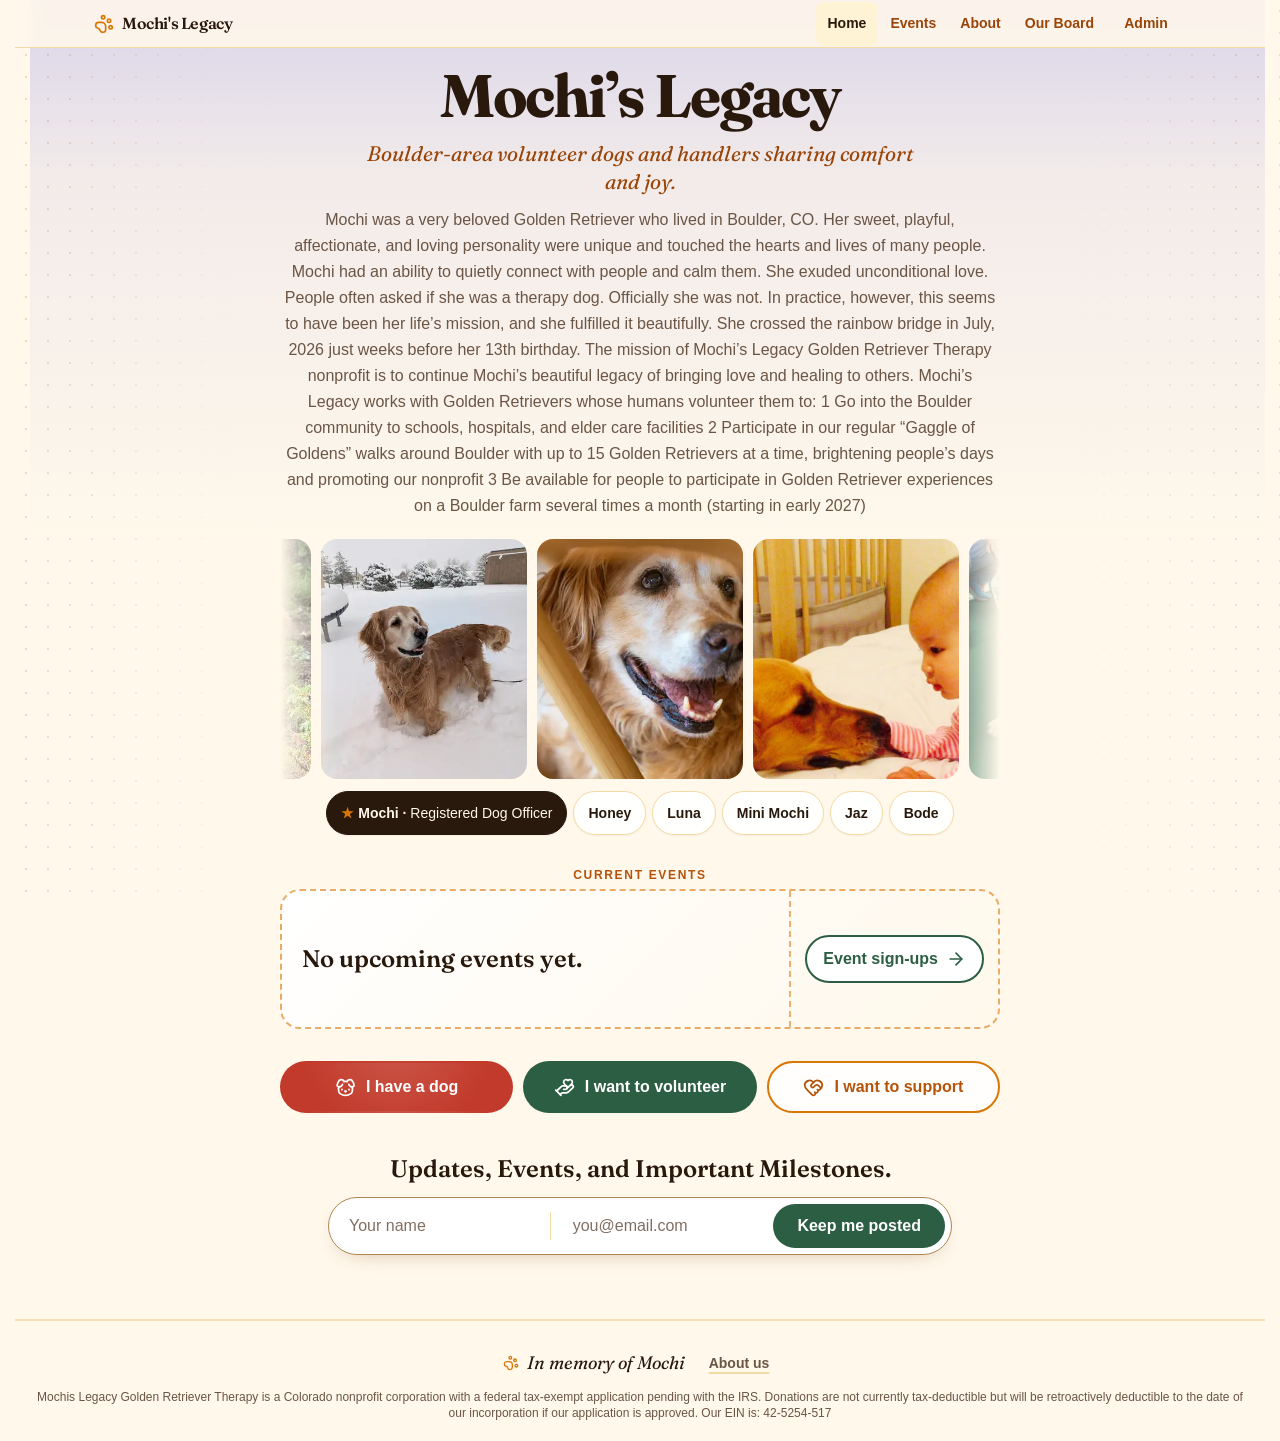
==== commit 3027e4eb: "Add open Gaggle event sign-ups, public roster, and admin sign-up management" ====
--- a/index.html
+++ b/index.html
@@ -546,6 +546,7 @@
                    KICKOFF SQUAD SECTION
                    =============================================================== -->
               <!-- === SECTION: KICKOFF SQUAD (SAFE TO EDIT TEXT BELOW) === -->
+<!--
               <figure class="landing-squad">
                 <figcaption class="landing-squad-caption">
                   <p class="squad-heading">Meet the kickoff squad: five dogs.</p>
@@ -672,6 +673,7 @@
                   </p>
                 </figcaption>
               </figure>
+-->
               <!-- === END SECTION: KICKOFF SQUAD === -->
             </div>
           </div>
@@ -772,39 +774,6 @@
           </article>
           -->
 
-          <section aria-labelledby="join-title" class="events-join-card">
-            <div class="events-join-body">
-              <h2 id="join-title" class="section-heading">
-                New here? Come walk with us.
-              </h2>
-              <button
-                type="button"
-                data-open-modal="modal-dog"
-                class="btn-ember-pill"
-              >
-                Tell us about your dog
-                <svg
-                  xmlns="http://www.w3.org/2000/svg"
-                  width="24"
-                  height="24"
-                  viewBox="0 0 24 24"
-                  fill="none"
-                  stroke="currentColor"
-                  stroke-width="2"
-                  stroke-linecap="round"
-                  stroke-linejoin="round"
-                  aria-hidden="true"
-                >
-                  <path d="M5 12h14"></path>
-                  <path d="m12 5 7 7-7 7"></path>
-                </svg>
-              </button>
-              <p class="events-join-desc">
-                Events are for dogs on our roster, and getting on it starts with a hello. Tell us a little about your pup and a founder will reach out.
-              </p>
-            </div>
-          </section>
-
           <!-- === SECTION: PAST EVENT PHOTOS (SAFE TO ADD PHOTOS BELOW) === -->
           <section aria-labelledby="past-events-heading" class="events-past-photos-section">
             <h2 id="past-events-heading" class="section-heading-with-icon">
@@ -908,9 +877,9 @@
                 The mission of Mochi’s Legacy Golden Retriever Therapy nonprofit is to continue Mochi’s beautiful legacy of bringing love and healing to others. Mochi’s Legacy works with Golden Retrievers whose humans volunteer them to:
               </p>
               <ol class="about-goals-list">
-                <li><span class="goal-number" aria-hidden="true">1</span> Go into the Boulder community to schools, hospitals, and elder care facilities</li>
-                <li><span class="goal-number" aria-hidden="true">2</span> Participate in our regular “Gaggle of Goldens” walks around Boulder with up to 15 Golden Retrievers at a time, brightening people’s days and promoting our nonprofit</li>
-                <li><span class="goal-number" aria-hidden="true">3</span> Be available for people to participate in Golden Retriever experiences on a Boulder farm several times a month (starting in early 2027)</li>
+                <li><span class="goal-number" aria-hidden="true">1.</span> Go into the Boulder community to schools, hospitals, and elder care facilities</li>
+                <li><span class="goal-number" aria-hidden="true">2.</span> Participate in our regular “Gaggle of Goldens” walks around Boulder with up to 15 Golden Retrievers at a time, brightening people’s days and promoting our nonprofit</li>
+                <li><span class="goal-number" aria-hidden="true">3.</span> Be available for people to participate in Golden Retriever experiences on a Boulder farm several times a month (starting in early 2027)</li>
               </ol>
             </div>
 
@@ -1039,7 +1008,7 @@
                   <div>
                     <span class="stage-badge tone-plain">Gaggle</span>
                     <p class="vetting-desc">
-                      Founder-approved, people- and dog-friendly dogs start with walks.
+                      Bring your dog to one of our Gaggles! A founder will be there to observe how your dog interacts with people and other dogs.
                     </p>
                   </div>
                 </li>
@@ -1048,7 +1017,7 @@
                   <div>
                     <span class="stage-badge tone-honey">Candidate</span>
                     <p class="vetting-desc">
-                      A founder reviews walks, behaviour and opt-outs before suitable visits.
+                      Our founders will review your dog's behavior, and discuss next steps with you.
                     </p>
                   </div>
                 </li>
@@ -1057,20 +1026,20 @@
                   <div>
                     <span class="stage-badge tone-ok">Therapy</span>
                     <p class="vetting-desc">
-                      Registry-certified. Founders record certification; we don’t certify dogs.
+                      We will help get your dog certified before being sent to one of our events.
                     </p>
                   </div>
                 </li>
               </ol>
               <p class="vetting-footer">
-                Founders decide with evidence. Never automatic.
+                Decisions are made from evidence. Certification is never automatic. Therapy dogs are not service dogs.
               </p>
             </div>
-            <p class="service-dog-note">Therapy dogs are not service dogs.</p>
           </section>
           <!-- === END SECTION: HOW VETTING WORKS === -->
 
           <!-- === SECTION: AMBASSADORS (SAFE TO EDIT TEXT BELOW) === -->
+<!--
           <section aria-labelledby="ambassadors-heading" class="content-section">
             <h2 id="ambassadors-heading" class="section-heading">Ambassadors</h2>
             <p class="vetting-desc">
@@ -1084,6 +1053,7 @@
               Want to be one?
             </button>
           </section>
+-->
           <!-- === END SECTION: AMBASSADORS === -->
         </section>
         <!-- === END SECTION: ABOUT US PAGE === -->
@@ -1176,13 +1146,13 @@
                   <div class="board-header">
                     <h3 class="board-name">Nolan Bonnie</h3>
                     <div class="board-role-row">
-                      <span class="board-role">Secretary</span>
+                      <span class="board-role">Secretary /&amp; Technology Chair</span>
                       <span class="board-dot" aria-hidden="true">·</span>
                       <span class="board-dog-title">Chief Wag Officer</span>
                     </div>
                   </div>
                   <div class="board-bio">
-                    <p>Nolan is currently a Computer Science Ph.D. student at the University of Colorado Boulder. A longtime dog lover, Nolan’s family dog in California is a beautiful 14 year-old Lab named Stella who has brought much joy to his life. Nolan met Ed and Mochi on the pickleball court in 2024 and he and Mochi formed a tight bond. In February, Nolan attended Goldens in Golden with Ed, Mochi, and Sarah. As the idea for Mochi’s Legacy was coming together, Nolan suggested that Mochi’s Legacy procure a booth at Goldens in Golden in 2027. He not only championed that effort; he also worked on website setup and is advising on the process of certifying the Golden Retrievers in our program to be able to work in schools.</p>
+                    <p>Nolan is currently a Computer Science Ph.D. candidate at the University of Colorado Boulder. A longtime dog lover, Nolan’s family dog in California is a beautiful 14 year-old Lab named Stella who has brought much joy to his life. Nolan met Ed and Mochi on the pickleball court in 2024 and he and Mochi formed a tight bond. At Mochi's Legacy, Nolan manages the webpage development and assists with long-term strategy and legal compliance. Inspired by the impact Mochi had on so many people, Nolan hopes that Mochi's Legacy will help bring joy to his community in Boulder.</p>
                   </div>
                 </div>
               </li>
@@ -1507,9 +1477,8 @@
               <div class="admin-section-toolbar">
                 <div>
                   <p class="admin-section-desc">
-                    Add upcoming events or remove past ones. Published events
-                    appear automatically on the Home and Events pages (Mountain
-                    Time).
+                    Add upcoming events, view and edit Gaggle sign-ups (people &amp;
+                    dogs), remove attendees, or copy event sign-up emails for BCC.
                   </p>
                 </div>
                 <button
@@ -1918,7 +1887,7 @@
         <!-- === SECTION: NEWSLETTER SIGNUP (SAFE TO EDIT TEXT BELOW) === -->
         <div class="footer-newsletter-wrap">
           <form id="newsletter-form" class="newsletter-form">
-            <p class="footer-heading">Kickoff details and squad news.</p>
+            <p class="footer-heading">Updates, Events, and Important Milestones.</p>
 
             <div class="newsletter-pill">
               <label for="newsletter-name" class="sr-only">Your name</label>
--- a/assets/css/styles.css
+++ b/assets/css/styles.css
@@ -3099,3 +3099,528 @@
   }
 }
 
+/* ==========================================================================
+   13. Event Gaggle Sign-Ups, Public Roster & Admin Sign-Up Controls
+   ========================================================================== */
+
+.event-attendance-pill {
+  display: inline-flex;
+  align-items: center;
+  border-radius: var(--radius-pill);
+  background-color: var(--color-cream-soft);
+  padding: 4px 12px;
+  font-size: 12px;
+  font-weight: 600;
+  color: var(--color-umber);
+  box-shadow: inset 0 0 0 1px var(--color-sandstone);
+}
+
+.event-gaggle-box {
+  margin-top: 20px;
+  border-radius: var(--radius-2xl);
+  border: 1px solid var(--color-sandstone);
+  background: linear-gradient(180deg, var(--color-cream-soft), rgba(252, 241, 214, 0.55));
+  padding: 18px;
+}
+
+@media (min-width: 640px) {
+  .event-gaggle-box {
+    padding: 20px 22px;
+  }
+}
+
+.event-gaggle-welcome {
+  display: flex;
+  flex-direction: column;
+  gap: 14px;
+}
+
+@media (min-width: 640px) {
+  .event-gaggle-welcome {
+    flex-direction: row;
+    align-items: center;
+    justify-content: space-between;
+    gap: 18px;
+  }
+}
+
+.event-gaggle-welcome-text {
+  min-width: 0;
+  flex: 1;
+}
+
+.event-gaggle-welcome-title {
+  font-family: var(--font-display);
+  font-size: 18px;
+  font-weight: 700;
+  color: var(--color-espresso);
+  line-height: 1.3;
+}
+
+.event-gaggle-welcome-sub {
+  margin-top: 4px;
+  font-size: 14px;
+  line-height: 1.55;
+  color: var(--color-umber);
+}
+
+.event-signup-trigger-btn {
+  margin-top: 0;
+  flex-shrink: 0;
+  width: 100%;
+  padding-inline: 22px;
+}
+
+@media (min-width: 640px) {
+  .event-signup-trigger-btn {
+    width: auto;
+  }
+}
+
+.event-signup-form {
+  margin-top: 18px;
+  border-top: 1px dashed var(--color-sandstone);
+  padding-top: 18px;
+}
+
+.event-signup-form-header {
+  margin-bottom: 14px;
+}
+
+.event-signup-form-title {
+  font-family: var(--font-display);
+  font-size: 17px;
+  font-weight: 700;
+  color: var(--color-espresso);
+}
+
+.event-signup-form-hint {
+  margin-top: 3px;
+  font-size: 13.5px;
+  line-height: 1.5;
+  color: var(--color-umber);
+}
+
+.event-dynamic-rows-stack {
+  display: flex;
+  flex-direction: column;
+  gap: 10px;
+  margin-top: 10px;
+}
+
+.event-dynamic-rows-stack:empty {
+  margin-top: 0;
+}
+
+.event-dynamic-row {
+  display: flex;
+  flex-direction: column;
+  gap: 8px;
+  padding: 12px;
+  border-radius: var(--radius-xl);
+  border: 1px solid var(--color-sandstone);
+  background-color: rgba(255, 255, 255, 0.92);
+}
+
+@media (min-width: 520px) {
+  .event-dynamic-row {
+    flex-direction: row;
+    align-items: center;
+    justify-content: space-between;
+  }
+}
+
+.event-dynamic-input-wrap {
+  display: flex;
+  flex-direction: column;
+  gap: 6px;
+  flex: 1;
+  min-width: 0;
+}
+
+@media (min-width: 520px) {
+  .event-dynamic-input-wrap {
+    flex-direction: row;
+    align-items: center;
+    gap: 10px;
+  }
+}
+
+.event-dynamic-row-badge {
+  display: inline-flex;
+  align-items: center;
+  justify-content: center;
+  flex-shrink: 0;
+  border-radius: var(--radius-pill);
+  background-color: var(--color-cream-soft);
+  border: 1px solid var(--color-sandstone);
+  padding: 4px 11px;
+  font-size: 12px;
+  font-weight: 700;
+  color: var(--color-espresso);
+  width: fit-content;
+}
+
+.event-dynamic-row-badge.is-dog {
+  background-color: var(--color-butter);
+  color: var(--color-honey-deep);
+}
+
+.event-dynamic-input-wrap .form-input {
+  margin-top: 0;
+  flex: 1;
+}
+
+.event-remove-row-btn {
+  display: inline-flex;
+  align-items: center;
+  justify-content: center;
+  flex-shrink: 0;
+  min-height: 36px;
+  padding: 6px 12px;
+  border-radius: var(--radius-pill);
+  border: 1px solid rgba(185, 28, 28, 0.28);
+  background-color: rgba(254, 242, 242, 0.85);
+  color: #991b1b;
+  font-size: 12.5px;
+  font-weight: 600;
+  transition: background-color var(--duration-fast) var(--ease-default);
+}
+
+.event-remove-row-btn:hover {
+  background-color: #fee2e2;
+}
+
+.event-dog-disclaimer {
+  margin-top: 12px;
+  display: flex;
+  align-items: flex-start;
+  gap: 10px;
+  padding: 12px 14px;
+  border-radius: var(--radius-xl);
+  border: 1.5px solid #e6a83c;
+  background-color: #fff7e0;
+  color: var(--color-espresso);
+}
+
+.event-dog-disclaimer[hidden] {
+  display: none !important;
+}
+
+.event-dog-disclaimer-icon {
+  font-size: 18px;
+  line-height: 1.3;
+  flex-shrink: 0;
+}
+
+.event-dog-disclaimer-text {
+  font-size: 13.5px;
+  line-height: 1.55;
+  color: var(--color-espresso);
+}
+
+.event-signup-add-bar {
+  margin-top: 14px;
+  display: flex;
+  flex-wrap: wrap;
+  align-items: center;
+  gap: 10px;
+}
+
+.event-add-row-btn {
+  display: inline-flex;
+  align-items: center;
+  justify-content: center;
+  gap: 6px;
+  min-height: 40px;
+  padding: 8px 16px;
+  border-radius: var(--radius-pill);
+  border: 1.5px dashed var(--color-honey-dark);
+  background-color: rgba(255, 255, 255, 0.9);
+  color: var(--color-espresso);
+  font-size: 13.5px;
+  font-weight: 700;
+  transition: background-color var(--duration-fast) var(--ease-default),
+    border-color var(--duration-fast) var(--ease-default);
+}
+
+.event-add-row-btn:hover {
+  background-color: var(--color-butter);
+  border-style: solid;
+}
+
+.event-add-row-btn.is-dog {
+  background-color: var(--color-butter);
+  color: var(--color-honey-deep);
+}
+
+.event-add-row-btn.is-dog:hover {
+  background-color: #f9e3ad;
+}
+
+.event-signup-submit-bar {
+  margin-top: 16px;
+  display: flex;
+  flex-wrap: wrap;
+  align-items: center;
+  gap: 10px;
+}
+
+.event-submit-btn {
+  margin-top: 0;
+  width: auto;
+  padding-inline: 24px;
+}
+
+/* Public Roster ("Who's signed up") */
+.event-roster-section {
+  margin-top: 18px;
+  border-top: 1px solid rgba(214, 189, 148, 0.7);
+  padding-top: 14px;
+}
+
+.event-roster-header {
+  display: flex;
+  align-items: center;
+  justify-content: space-between;
+  gap: 10px;
+  margin-bottom: 10px;
+}
+
+.event-roster-title {
+  font-size: 12.5px;
+  font-weight: 700;
+  text-transform: uppercase;
+  letter-spacing: 0.12em;
+  color: var(--color-honey-deep);
+}
+
+.event-roster-count {
+  font-size: 12.5px;
+  font-weight: 600;
+  color: var(--color-umber);
+}
+
+.event-roster-empty {
+  font-size: 13.5px;
+  font-style: italic;
+  color: var(--color-umber);
+}
+
+.event-roster-list {
+  display: flex;
+  flex-direction: column;
+  gap: 8px;
+}
+
+.event-roster-item {
+  display: flex;
+  flex-wrap: wrap;
+  align-items: center;
+  justify-content: space-between;
+  gap: 8px 12px;
+  padding: 9px 13px;
+  border-radius: var(--radius-xl);
+  border: 1px solid rgba(214, 189, 148, 0.75);
+  background-color: rgba(255, 255, 255, 0.9);
+}
+
+.event-roster-people {
+  display: inline-flex;
+  align-items: center;
+  gap: 7px;
+  font-size: 14px;
+  font-weight: 600;
+  color: var(--color-espresso);
+}
+
+.event-roster-icon {
+  display: inline-flex;
+  align-items: center;
+  color: var(--color-honey-dark);
+}
+
+.event-roster-dogs {
+  display: flex;
+  flex-wrap: wrap;
+  align-items: center;
+  gap: 6px;
+}
+
+.event-dog-chip {
+  display: inline-flex;
+  align-items: center;
+  gap: 4px;
+  padding: 3px 10px;
+  border-radius: var(--radius-pill);
+  background-color: var(--color-butter);
+  border: 1px solid var(--color-sandstone);
+  font-size: 12.5px;
+  font-weight: 700;
+  color: var(--color-honey-deep);
+}
+
+/* Admin Event Sign-Ups Box */
+.admin-event-signups-box {
+  margin-top: 16px;
+  padding: 16px;
+  border-radius: var(--radius-2xl);
+  border: 1px solid var(--color-sandstone);
+  background-color: var(--color-cream-soft);
+}
+
+.admin-event-signups-header {
+  display: flex;
+  flex-wrap: wrap;
+  align-items: center;
+  justify-content: space-between;
+  gap: 10px;
+}
+
+.admin-event-signups-title-wrap {
+  display: flex;
+  flex-wrap: wrap;
+  align-items: center;
+  gap: 8px;
+}
+
+.admin-event-signups-title {
+  font-family: var(--font-display);
+  font-size: 16px;
+  font-weight: 700;
+  color: var(--color-espresso);
+}
+
+.admin-event-signups-summary {
+  border-radius: var(--radius-pill);
+  background-color: var(--color-butter);
+  border: 1px solid var(--color-sandstone);
+  padding: 2px 10px;
+  font-size: 12px;
+  font-weight: 700;
+  color: var(--color-honey-deep);
+}
+
+.admin-event-bcc-bar {
+  margin-top: 12px;
+}
+
+.admin-event-signups-list {
+  margin-top: 12px;
+  display: flex;
+  flex-direction: column;
+  gap: 10px;
+}
+
+.admin-empty-state-sm {
+  padding: 14px;
+  font-size: 13.5px;
+}
+
+.admin-signup-card {
+  padding: 13px 15px;
+  border-radius: var(--radius-xl);
+  border: 1px solid var(--color-sandstone);
+  background-color: #ffffff;
+}
+
+.admin-signup-card-top {
+  display: flex;
+  flex-wrap: wrap;
+  align-items: baseline;
+  justify-content: space-between;
+  gap: 6px 12px;
+}
+
+.admin-signup-main-info {
+  display: flex;
+  flex-wrap: wrap;
+  align-items: baseline;
+  gap: 8px;
+}
+
+.admin-signup-primary-name {
+  font-size: 15px;
+  color: var(--color-espresso);
+}
+
+.admin-signup-email {
+  font-size: 13.5px;
+  font-weight: 600;
+  color: var(--color-honey-deep);
+  text-decoration: underline;
+  text-underline-offset: 2px;
+}
+
+.admin-signup-party-badges {
+  margin-top: 10px;
+  display: flex;
+  flex-direction: column;
+  gap: 6px;
+}
+
+.admin-signup-badge-group {
+  display: flex;
+  flex-wrap: wrap;
+  align-items: center;
+  gap: 6px;
+}
+
+.admin-signup-group-label {
+  font-size: 12px;
+  font-weight: 700;
+  color: var(--color-umber);
+  min-width: 68px;
+}
+
+.admin-person-chip {
+  display: inline-flex;
+  align-items: center;
+  padding: 2px 10px;
+  border-radius: var(--radius-pill);
+  background-color: var(--color-cream-soft);
+  border: 1px solid var(--color-sandstone);
+  font-size: 12.5px;
+  font-weight: 600;
+  color: var(--color-espresso);
+}
+
+.admin-no-dogs-label {
+  font-size: 12.5px;
+  font-style: italic;
+  color: var(--color-umber);
+}
+
+.admin-signup-actions {
+  margin-top: 12px;
+  padding-top: 10px;
+  border-top: 1px solid rgba(214, 189, 148, 0.5);
+  display: flex;
+  flex-wrap: wrap;
+  align-items: center;
+  gap: 8px;
+}
+
+.admin-signup-edit-form {
+  padding: 15px;
+  border-radius: var(--radius-xl);
+  border: 1.5px solid var(--color-honey);
+  background-color: #ffffff;
+}
+
+.admin-signup-edit-header {
+  display: flex;
+  align-items: center;
+  justify-content: space-between;
+  gap: 10px;
+  margin-bottom: 12px;
+}
+
+.admin-signup-edit-title {
+  font-family: var(--font-display);
+  font-size: 15px;
+  font-weight: 700;
+  color: var(--color-espresso);
+}
+
+
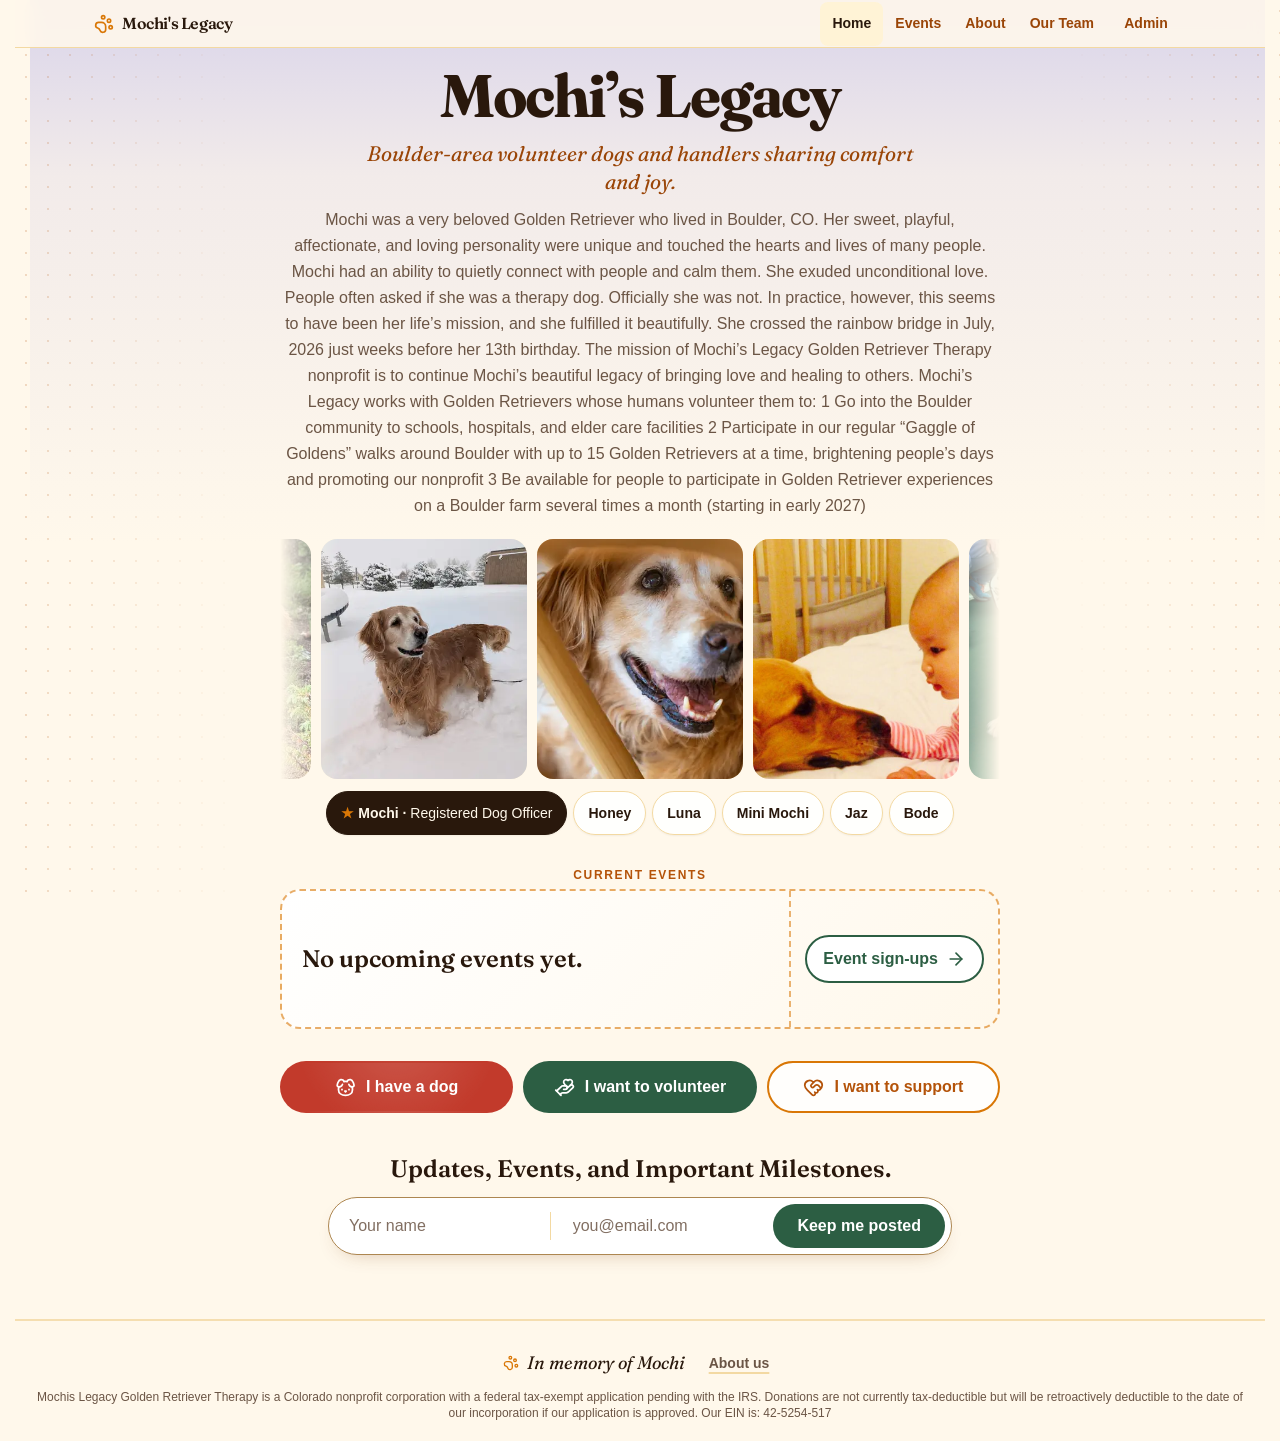
==== commit 2446a305: "Rename Our Board tab and page heading to Our Team" ====
--- a/index.html
+++ b/index.html
@@ -119,7 +119,7 @@
             <a href="#home" data-nav="home" aria-current="page">Home</a>
             <a href="#events" data-nav="events">Events</a>
             <a href="#about" data-nav="about">About</a>
-            <a href="#board" data-nav="board">Our Board</a>
+            <a href="#team" data-nav="team">Our Team</a>
             <span class="site-navigation-slot">
               <span aria-hidden="true">Sign in</span>
               <span aria-hidden="true">Account</span>
@@ -856,7 +856,7 @@
         <!-- === END SECTION: EVENTS PAGE === -->
 
         <!-- ===================================================================
-             VIEW 3: ABOUT US PAGE (VETTING & BOARD OF DIRECTORS)
+             VIEW 3: ABOUT US PAGE (STORY & VETTING)
              =================================================================== -->
         <!-- === SECTION: ABOUT US PAGE (SAFE TO EDIT TEXT BELOW) === -->
         <section
@@ -1059,20 +1059,20 @@
         <!-- === END SECTION: ABOUT US PAGE === -->
 
         <!-- ===================================================================
-             VIEW 4: OUR BOARD PAGE (BOARD OF DIRECTORS)
+             VIEW 4: OUR TEAM PAGE
              =================================================================== -->
-        <!-- === SECTION: OUR BOARD PAGE (SAFE TO EDIT BIOS BELOW) === -->
+        <!-- === SECTION: OUR TEAM PAGE (SAFE TO EDIT BIOS BELOW) === -->
         <section
           id="view-board"
           class="site-container site-container-board page-main"
           hidden
         >
-          <h1 tabindex="-1" class="sr-only">Our Board</h1>
+          <h1 tabindex="-1" class="sr-only">Our Team</h1>
 
           <section aria-labelledby="board-heading" class="content-section" style="margin-top: 0;">
-            <h2 id="board-heading" class="section-heading">Our board</h2>
+            <h2 id="board-heading" class="section-heading">Our team</h2>
             <ul class="board-list">
-              <!-- BOARD MEMBER 1 -->
+              <!-- TEAM MEMBER 1 -->
               <li class="board-card">
                 <div class="board-photo-wrap">
                   <img
@@ -1101,7 +1101,7 @@
                 </div>
               </li>
 
-              <!-- BOARD MEMBER 2 -->
+              <!-- TEAM MEMBER 2 -->
               <li class="board-card">
                 <div class="board-photo-wrap">
                   <img
@@ -1129,7 +1129,7 @@
                 </div>
               </li>
 
-              <!-- BOARD MEMBER 3 -->
+              <!-- TEAM MEMBER 3 -->
               <li class="board-card">
                 <div class="board-photo-wrap">
                   <img
@@ -1146,7 +1146,7 @@
                   <div class="board-header">
                     <h3 class="board-name">Nolan Bonnie</h3>
                     <div class="board-role-row">
-                      <span class="board-role">Secretary /&amp; Technology Chair</span>
+                      <span class="board-role">Secretary &amp; Technology Chair</span>
                       <span class="board-dot" aria-hidden="true">·</span>
                       <span class="board-dog-title">Chief Wag Officer</span>
                     </div>
@@ -1157,7 +1157,7 @@
                 </div>
               </li>
 
-              <!-- BOARD MEMBER 4 -->
+              <!-- TEAM MEMBER 4 -->
               <li class="board-card">
                 <div class="board-photo-wrap">
                   <img
@@ -1187,7 +1187,7 @@
             </ul>
           </section>
         </section>
-        <!-- === END SECTION: OUR BOARD PAGE === -->
+        <!-- === END SECTION: OUR TEAM PAGE === -->
 
         <!-- ===================================================================
              VIEW 5: ADMIN DASHBOARD (SUBMISSIONS, EVENTS, EMAIL LIST & KEYS)
